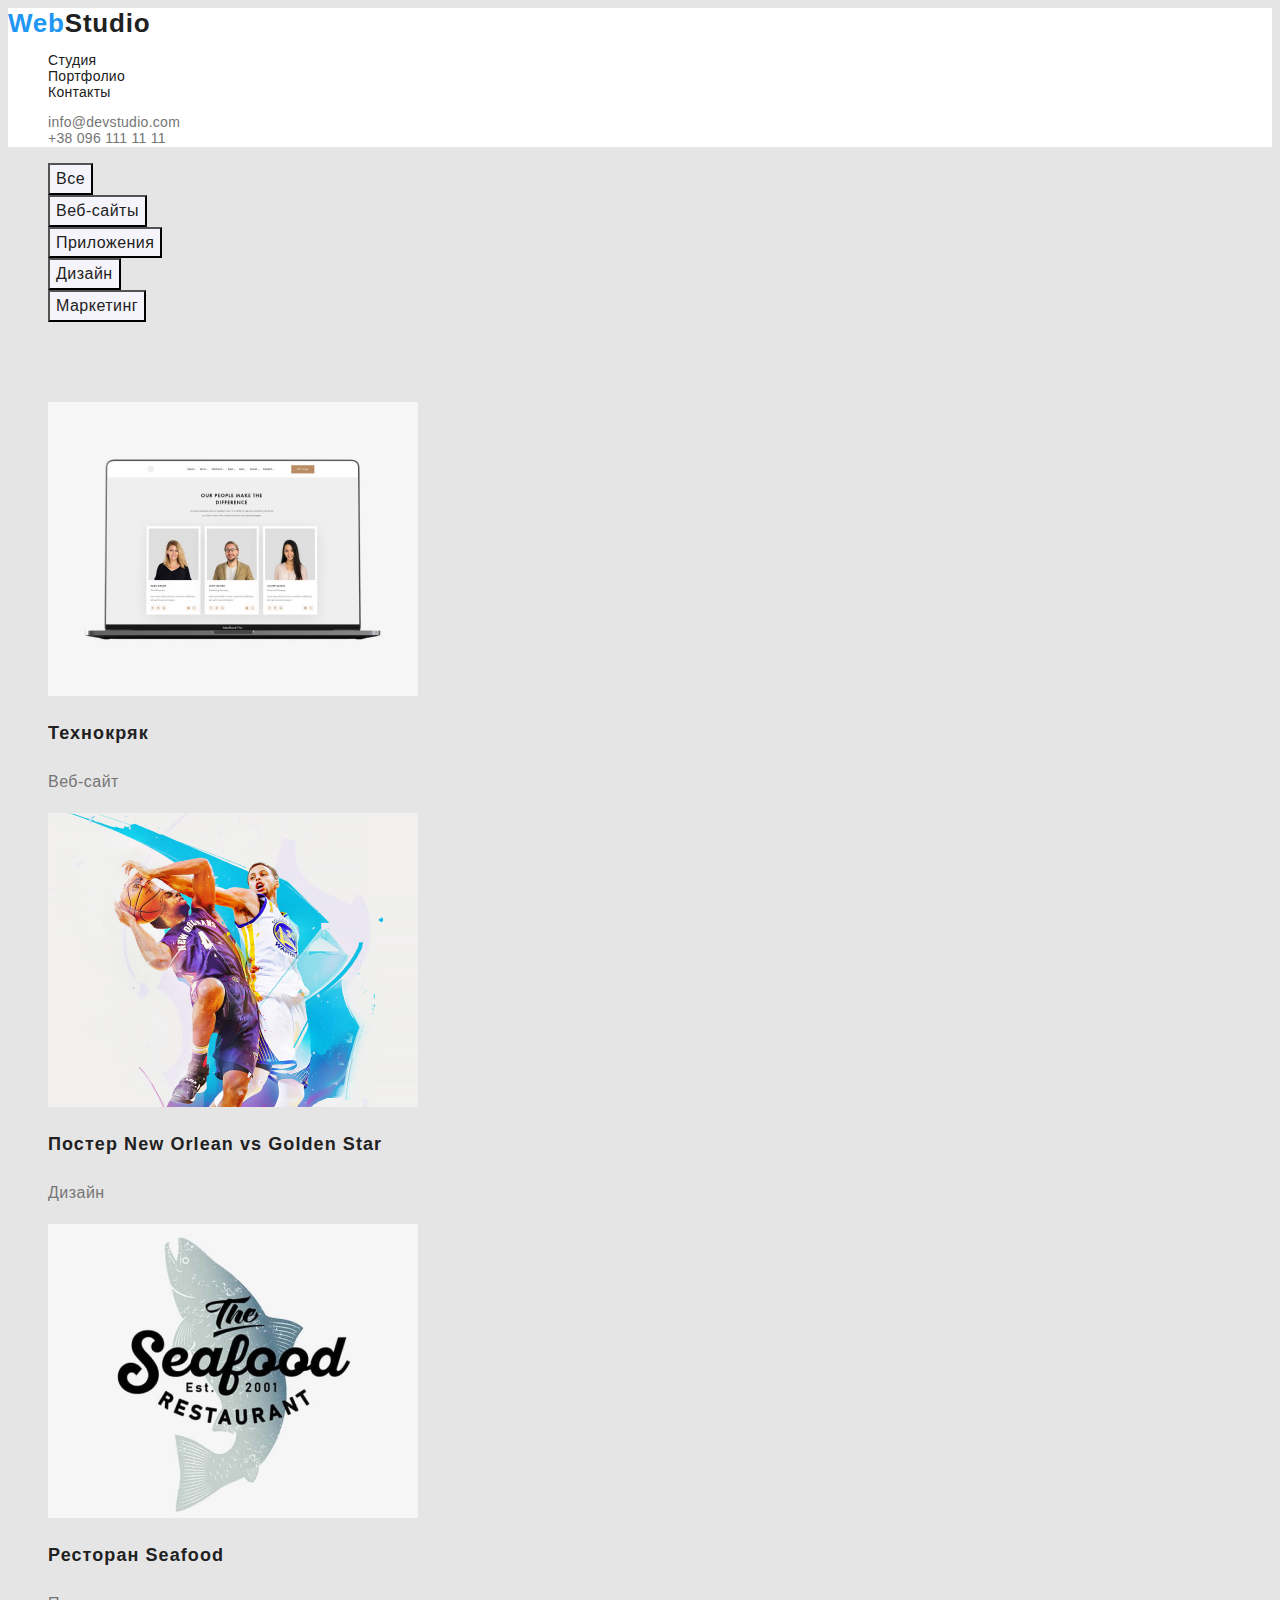
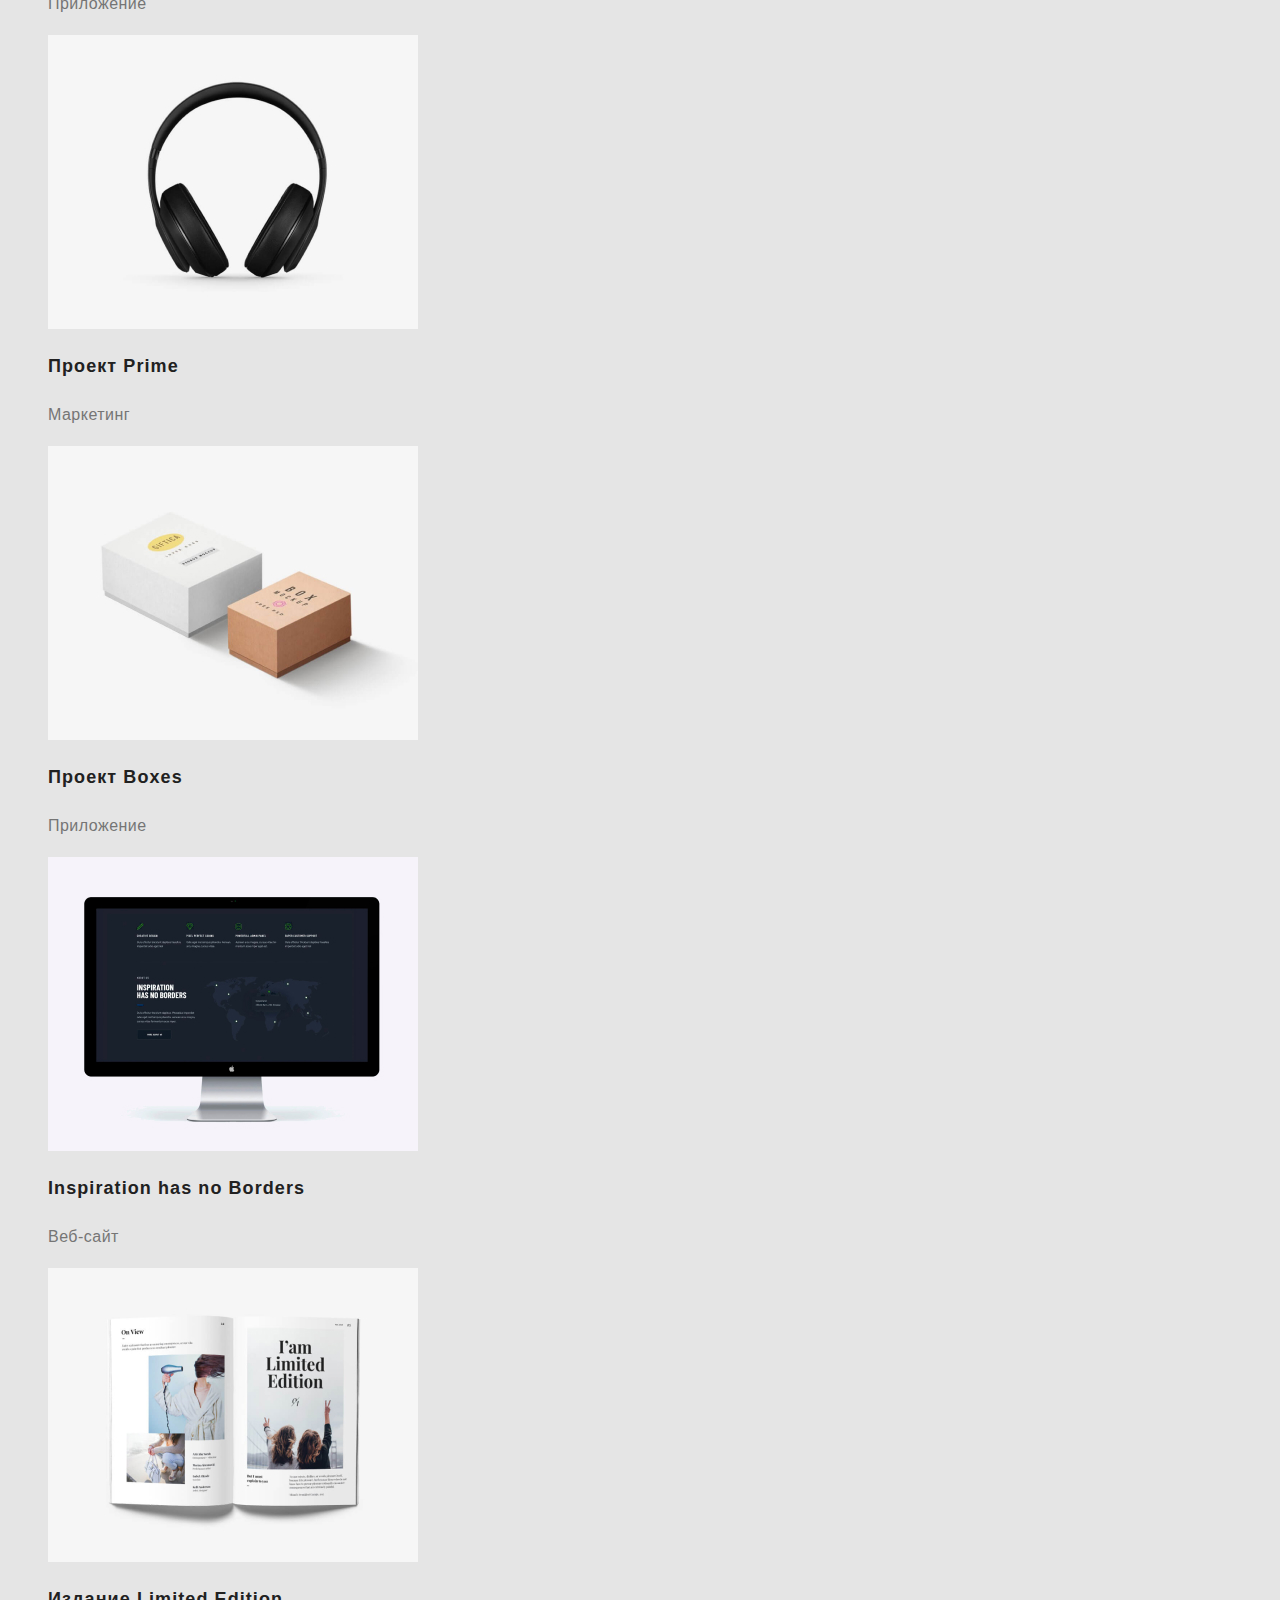
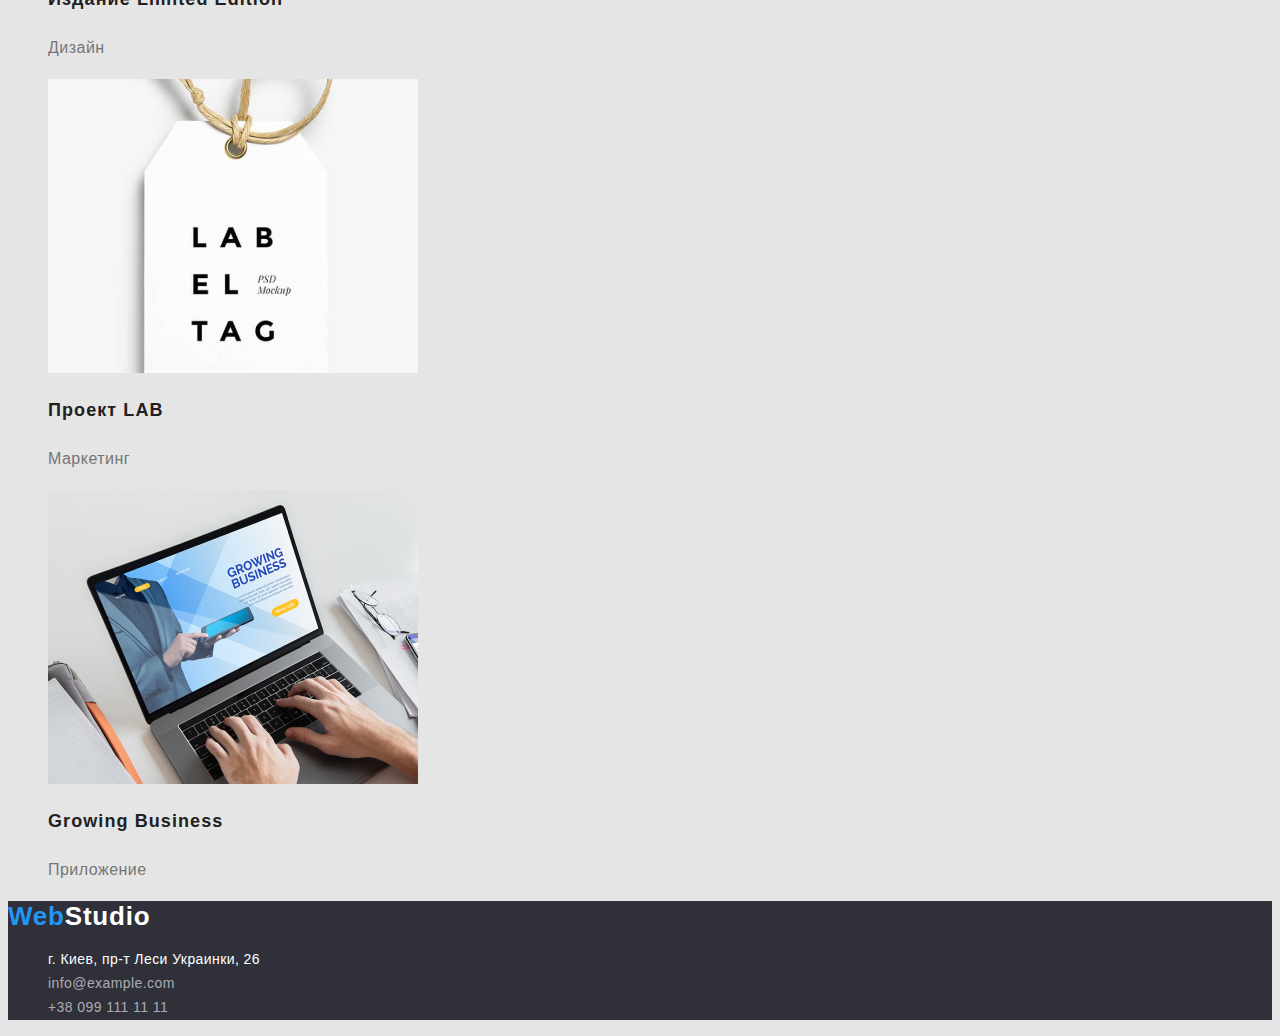
==== portfolio.html @ 4b9e49b1 "commit fron hw2" ====
<!DOCTYPE html>
<html lang="ru">
  <head>
    <meta charset="UTF-8" />
    <meta http-equiv="X-UA-Compatible" content="IE=edge" />
    <meta name="viewport" content="width=device-width, initial-scale=1.0" />
    <link rel="stylesheet" href="./css/styles.css" />
    <title>Document</title>
    <link
      rel="stylesheet"
      href="https://fonts.google.com/share?selection.family=Raleway:wght@700%7CRoboto:wght@400;500;700;900"
    />
    <link rel="stylesheet" href="./css/styles.css" />
  </head>
  <body>
    <!-- Шапка сайтy -->

    <header class="header">
      <nav>
        <a href="/" class="logo">
          <span class="logo-first-part">Web</span>Studio
        </a>

        <ul class="menu">
          <li>
            <a class="menu-studio" href="./index.html">Студия</a>
          </li>
          <li>
            <a class="menu-portfolio" href="./portfolio.html">Портфолио</a>
          </li>
          <li><a class="menu-contacts" href="">Контакты</a></li>
        </ul>
      </nav>

      <ul class="auth">
        <li>
          <a class="email" href="mailto:info@devstudio.com">
            info@devstudio.com
          </a>
        </li>
        <li>
          <a class="phon" href="tel:+380961111111"> +38 096 111 11 11</a>
        </li>
      </ul>
    </header>

    <!-- Меню -->

    <main>
      <section class="portfolio">
        <ul class="filter">
          <li>
            <button class="filter-button" type="button">Все</button>
          </li>
          <li>
            <button class="filter-button" type="button">Веб-сайты</button>
          </li>
          <li>
            <button class="filter-button" type="button">Приложения</button>
          </li>
          <li><button class="filter-button" type="button">Дизайн</button></li>
          <li>
            <button class="filter-button" type="button">Маркетинг</button>
          </li>
        </ul>

        <!--  PROJECTS LIST PORTFOLIO PAGE  -->

        <h1 class="title-hide">Портфоліо</h1>
        <ul class="portfolio-list">
          <li>
            <a href="#" class="portfolio-link">
              <img
                src="./images/portfolio/portfolio1.jpg"
                alt="Технокряк"
                width="370"
              />
              <h2 class="portfolio-list-title">Технокряк</h2>
              <p class="text-about">Веб-сайт</p></a
            >
          </li>
          <li>
            <a href="#" class="portfolio-link">
              <img
                src="./images/portfolio/portfolio2.jpg"
                alt="Постер New Orlean vs Golden Star"
                width="370"
              />
              <h2 class="portfolio-list-title">
                Постер New Orlean vs Golden Star
              </h2>
              <p class="text-about">Дизайн</p></a
            >
          </li>
          <li>
            <a href="#" class="portfolio-link">
              <img
                src="./images/portfolio/portfolio3.jpg"
                alt="Ресторан Seafood"
                width="370"
              />
              <h2 class="portfolio-list-title">Ресторан Seafood</h2>
              <p class="text-about">Приложение</p></a
            >
          </li>
          <li>
            <a href="#" class="portfolio-link">
              <img
                src="./images/portfolio/portfolio4.jpg"
                alt="Проект Prime"
                width="370"
              />
              <h2 class="portfolio-list-title">Проект Prime</h2>
              <p class="text-about">Маркетинг</p>
            </a>
          </li>
          <li>
            <a href="#" class="portfolio-link">
              <img
                src="./images/portfolio/portfolio5.jpg"
                alt="Проект Boxes"
                width="370"
              />
              <h2 class="portfolio-list-title">Проект Boxes</h2>
              <p class="text-about">Приложение</p></a
            >
          </li>
          <li>
            <a href="#" class="portfolio-link">
              <img
                src="./images/portfolio/portfolio6.jpg"
                alt="Inspiration has no Borders"
                width="370"
              />
              <h2 class="portfolio-list-title">Inspiration has no Borders</h2>
              <p class="text-about">Веб-сайт</p></a
            >
          </li>
          <li>
            <a href="#" class="portfolio-link">
              <img
                src="./images/portfolio/portfolio7.jpg"
                alt="Издание Limited Edition"
                width="370"
              />
              <h2 class="portfolio-list-title">Издание Limited Edition</h2>
              <p class="text-about">Дизайн</p></a
            >
          </li>
          <li>
            <a href="#" class="portfolio-link">
              <img
                src="./images/portfolio/portfolio8.jpg"
                alt="Проект LAB"
                width="370"
              />
              <h2 class="portfolio-list-title">Проект LAB</h2>
              <p class="text-about">Маркетинг</p></a
            >
          </li>
          <li>
            <a href="#" class="portfolio-link">
              <img
                src="./images/portfolio/portfolio9.jpg"
                alt="Growing Business"
                width="370"
              />
              <h2 class="portfolio-list-title">Growing Business</h2>
              <p class="text-about">Приложение</p></a
            >
          </li>
        </ul>
      </section>
    </main>

    <!-- Футер -->
    <footer class="footer">
      <a href="/" class="logo">
        <span class="logo-first-part">Web</span>Studio
      </a>
      <address>
        <ul>
          <li>
            <a class="footer-address" href="#"
              >г. Киев, пр-т Леси Украинки, 26
            </a>
          </li>
          <li>
            <a class="footer-email" href="mailto:info@example.com">
              info@example.com</a
            >
          </li>
          <li>
            <a class="footer-phon" href="tel:+380991111111">
              +38 099 111 11 11</a
            >
          </li>
        </ul>
      </address>
    </footer>
  </body>
</html>
---- css/styles.css ----
:root {
    --body-light-color: #e5e5e5;
    --body-dark-color: #2f303a;
    --accent-color: #2196f3;
    --title-text-color: #212121;
    --common-text-color: #757575;
}

body {

    background-color: var(--body-light-color);
    color: var(--common-text-color);
    font-family: 'Roboto', 'Raleway', sans-serif;
    text-decoration: none;
}

ul{
    list-style: none;
}


/* -------------------------------------------LOGO--------------------------------------------------------------------------*/


.logo {
    text-decoration: var(--accent-color);
    font-family: 'Raleway', sans-serif;
    font-weight: 700;
    font-size: 26px;
    line-height: 1.19;
    letter-spacing: 0.03em;
    color: var(--title-text-color);
    font-style: normal;
}
 
.logo-first-part{
    color: var(--accent-color);
}


/* -------------------------------------------HEADER-------------------------------------------------------------------------*/


.header{
  
    background-color: #fff;
}

.menu,
.auth{   
    font-weight: 500;
    font-size: 14px;
    line-height: 1.14;
    letter-spacing: 0.02em;
}

.email,
.phon {
    text-decoration: none;
    color: var(--common-text-color);
}

.menu-studio,
.menu-portfolio,
.menu-contacts {
    text-decoration: var(--accent-color);
    color: var(--title-text-color);  
}
 
.menu-studio:hover,
.menu-portfolio:hover,
.menu-contacts:hover,
.email:hover,
.phon:hover,
.menu-studio:focus,
.menu-portfolio:focus,
.menu-contacts:focus,
.email:focus,
.phon:focus
{
    color: var(--accent-color);
}



/* -------------------------------------------HERO-------------------------------------------------------------------------*/

.hero {
    background-color: var(--body-dark-color);
}

.hero-title {
    text-decoration: var(--accent-color);
    font-weight: 900;
    font-size: 44px;
    line-height: 1.36;
    letter-spacing: 0.06em;
    color:#ffffff ;
    text-transform: uppercase;
}


.hero-btn{ 
    font-family: inherit;
    color: #ffffff;
    background-color: var(--accent-color);
    font-weight: 700;
    font-size: 16px;
    line-height: 1.88;
    letter-spacing: 0.06em;
    cursor: pointer;
}

.hero-btn:hover, 
.hero-btn:focus { 
    background-color: #188CE8;
}
/* -------------------------------------------MENU BUTTONS PORTFOLIO PAGE-----------------------------------------------------*/

.filter-button {
        font-family: inherit;
        color: var(--title-text-color);
        background-color: #F5F4FA;
        font-weight: 500;
        font-size: 16px;
        line-height: 1.62;
        letter-spacing: 0.03em;  
        cursor: pointer;
}


.filter-button:focus,
.filter-button:hover {
   background-color: var(--accent-color);
   color: #FFF;
}


/* -------------------------------------------PROJECTS LIST PORTFOLIO PAGE----------------------------------------------------------*/

.title-hide {
    color: var(--body-light-color);
}

.portfolio-link{
    text-decoration: none;
}
.portfolio-list-title{
    color: var(--title-text-color);
    font-weight: 700;
    font-size: 18px;
    line-height: 2;
    letter-spacing: 0.06em;
}

.text-about{ 
    font-size: 16px;
    line-height: 1.88;
    letter-spacing: 0.03em;
    color: var(--common-text-color);
}


.portfolio-list-title:hover,
.portfolio-list-title:focus, 
.text-about:hover,
.text-about:focus{
    
        color: var(--accent-color);
}


/* -------------------------------------------FEATURES-------------------------------------------------------------------------*/

.features-title-hide{
    color: var(--body-light-color) ;
}

.features{
font-size: 14px;
line-height: 1.71;
letter-spacing: 0.03em;
color:var(--common-text-color);
}

.features-title{
    color: var(--title-text-color);
    font-weight: 700;
    font-size: 14px;
    line-height: 1.14;
    letter-spacing: 0.03em;
    text-transform: uppercase;
}



/* -------------------------------------------WAT WE DO-------------------------------------------------------------------------*/


.wat-we-do-title {
    font-weight: 700;
    font-size: 36px;
    line-height: 1.17;
    letter-spacing: 0.03em;
    color: var(--title-text-color);
   
}


/* -------------------------------------------TEAM------------------------------------------------------------------------*/

.team{
    background-color:#F5F4FA;}



.team-title,
.team-title-lower {
    letter-spacing: 0.03em;
    color: var(--title-text-color);
}


.team-title{
    font-weight: 700;
    font-size: 36px;
    line-height: 1.17;
}

.team-title-lower{

    font-weight: 500;
    font-size: 16px;
    line-height: 1.19; 
}


.team-profession {
    font-size: 16px;
    line-height: 1.14;
    letter-spacing: 0.03em;
    color:var(--common-text-color);
}



/* -------------------------------------------FOUTER------------------------------------------------------------------------*/
.footer{
    background-color: var(--body-dark-color);
}

.footer >.logo {
    color: #fff;
}

.footer-address,
.footer-email,
.footer-phon{
    text-decoration: var(--accent-color);
    font-style: normal;  
    font-size: 14px;
    line-height:1.71;
    letter-spacing: 0.03em;
}

.footer-address{
    color: #FFF;
}

.footer-email,
.footer-phon{
    color: rgba(255, 255, 255, 0.6);
}


.footer-email:hover,
.footer-phon:hover, 
.footer-email:focus,
.footer-phon:focus
.footer-address:hover,
.footer-address:hover{
    color: var(--accent-color);
}
---- css/styles.css ----
:root {
    --body-light-color: #e5e5e5;
    --body-dark-color: #2f303a;
    --accent-color: #2196f3;
    --title-text-color: #212121;
    --common-text-color: #757575;
}

body {

    background-color: var(--body-light-color);
    color: var(--common-text-color);
    font-family: 'Roboto', 'Raleway', sans-serif;
    text-decoration: none;
}

ul{
    list-style: none;
}


/* -------------------------------------------LOGO--------------------------------------------------------------------------*/


.logo {
    text-decoration: var(--accent-color);
    font-family: 'Raleway', sans-serif;
    font-weight: 700;
    font-size: 26px;
    line-height: 1.19;
    letter-spacing: 0.03em;
    color: var(--title-text-color);
    font-style: normal;
}
 
.logo-first-part{
    color: var(--accent-color);
}


/* -------------------------------------------HEADER-------------------------------------------------------------------------*/


.header{
  
    background-color: #fff;
}

.menu,
.auth{   
    font-weight: 500;
    font-size: 14px;
    line-height: 1.14;
    letter-spacing: 0.02em;
}

.email,
.phon {
    text-decoration: none;
    color: var(--common-text-color);
}

.menu-studio,
.menu-portfolio,
.menu-contacts {
    text-decoration: var(--accent-color);
    color: var(--title-text-color);  
}
 
.menu-studio:hover,
.menu-portfolio:hover,
.menu-contacts:hover,
.email:hover,
.phon:hover,
.menu-studio:focus,
.menu-portfolio:focus,
.menu-contacts:focus,
.email:focus,
.phon:focus
{
    color: var(--accent-color);
}



/* -------------------------------------------HERO-------------------------------------------------------------------------*/

.hero {
    background-color: var(--body-dark-color);
}

.hero-title {
    text-decoration: var(--accent-color);
    font-weight: 900;
    font-size: 44px;
    line-height: 1.36;
    letter-spacing: 0.06em;
    color:#ffffff ;
    text-transform: uppercase;
}


.hero-btn{ 
    font-family: inherit;
    color: #ffffff;
    background-color: var(--accent-color);
    font-weight: 700;
    font-size: 16px;
    line-height: 1.88;
    letter-spacing: 0.06em;
    cursor: pointer;
}

.hero-btn:hover, 
.hero-btn:focus { 
    background-color: #188CE8;
}
/* -------------------------------------------MENU BUTTONS PORTFOLIO PAGE-----------------------------------------------------*/

.filter-button {
        font-family: inherit;
        color: var(--title-text-color);
        background-color: #F5F4FA;
        font-weight: 500;
        font-size: 16px;
        line-height: 1.62;
        letter-spacing: 0.03em;  
        cursor: pointer;
}


.filter-button:focus,
.filter-button:hover {
   background-color: var(--accent-color);
   color: #FFF;
}


/* -------------------------------------------PROJECTS LIST PORTFOLIO PAGE----------------------------------------------------------*/

.title-hide {
    color: var(--body-light-color);
}

.portfolio-link{
    text-decoration: none;
}
.portfolio-list-title{
    color: var(--title-text-color);
    font-weight: 700;
    font-size: 18px;
    line-height: 2;
    letter-spacing: 0.06em;
}

.text-about{ 
    font-size: 16px;
    line-height: 1.88;
    letter-spacing: 0.03em;
    color: var(--common-text-color);
}


.portfolio-list-title:hover,
.portfolio-list-title:focus, 
.text-about:hover,
.text-about:focus{
    
        color: var(--accent-color);
}


/* -------------------------------------------FEATURES-------------------------------------------------------------------------*/

.features-title-hide{
    color: var(--body-light-color) ;
}

.features{
font-size: 14px;
line-height: 1.71;
letter-spacing: 0.03em;
color:var(--common-text-color);
}

.features-title{
    color: var(--title-text-color);
    font-weight: 700;
    font-size: 14px;
    line-height: 1.14;
    letter-spacing: 0.03em;
    text-transform: uppercase;
}



/* -------------------------------------------WAT WE DO-------------------------------------------------------------------------*/


.wat-we-do-title {
    font-weight: 700;
    font-size: 36px;
    line-height: 1.17;
    letter-spacing: 0.03em;
    color: var(--title-text-color);
   
}


/* -------------------------------------------TEAM------------------------------------------------------------------------*/

.team{
    background-color:#F5F4FA;}



.team-title,
.team-title-lower {
    letter-spacing: 0.03em;
    color: var(--title-text-color);
}


.team-title{
    font-weight: 700;
    font-size: 36px;
    line-height: 1.17;
}

.team-title-lower{

    font-weight: 500;
    font-size: 16px;
    line-height: 1.19; 
}


.team-profession {
    font-size: 16px;
    line-height: 1.14;
    letter-spacing: 0.03em;
    color:var(--common-text-color);
}



/* -------------------------------------------FOUTER------------------------------------------------------------------------*/
.footer{
    background-color: var(--body-dark-color);
}

.footer >.logo {
    color: #fff;
}

.footer-address,
.footer-email,
.footer-phon{
    text-decoration: var(--accent-color);
    font-style: normal;  
    font-size: 14px;
    line-height:1.71;
    letter-spacing: 0.03em;
}

.footer-address{
    color: #FFF;
}

.footer-email,
.footer-phon{
    color: rgba(255, 255, 255, 0.6);
}


.footer-email:hover,
.footer-phon:hover, 
.footer-email:focus,
.footer-phon:focus
.footer-address:hover,
.footer-address:hover{
    color: var(--accent-color);
}
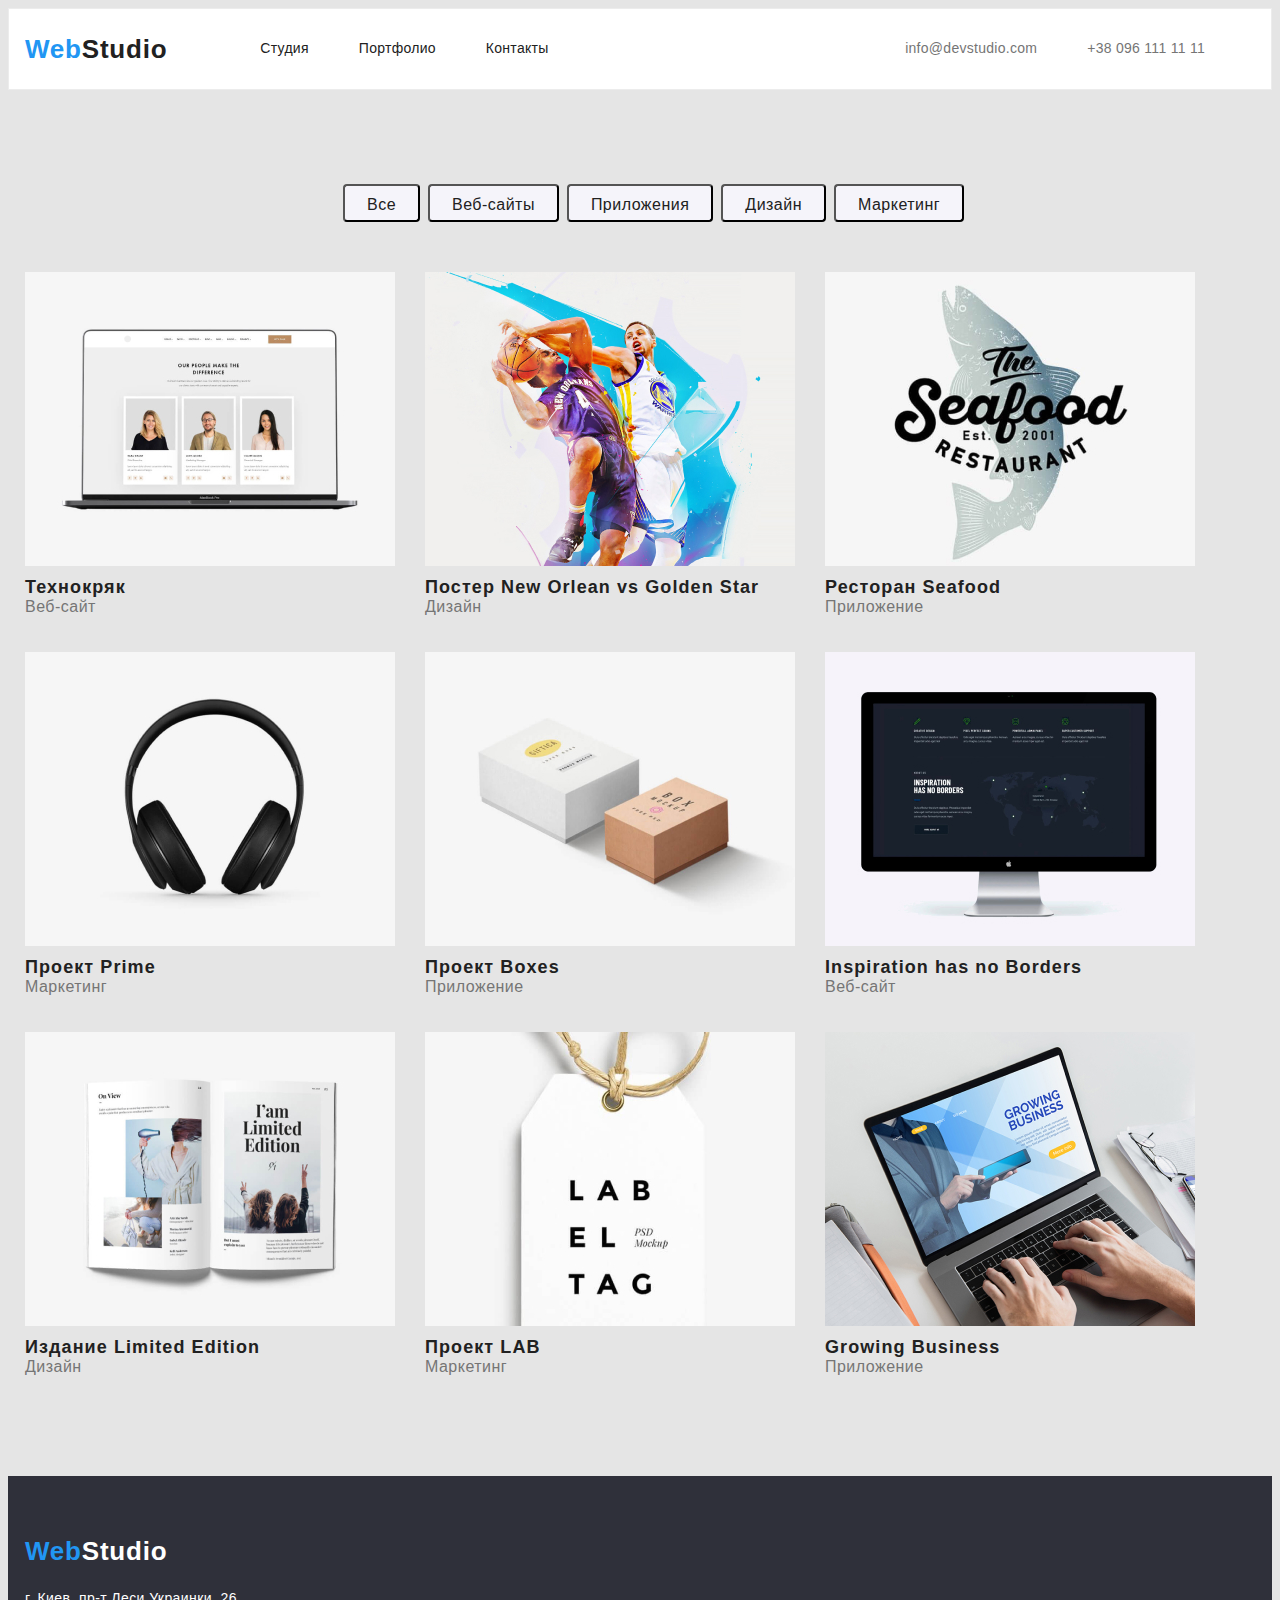
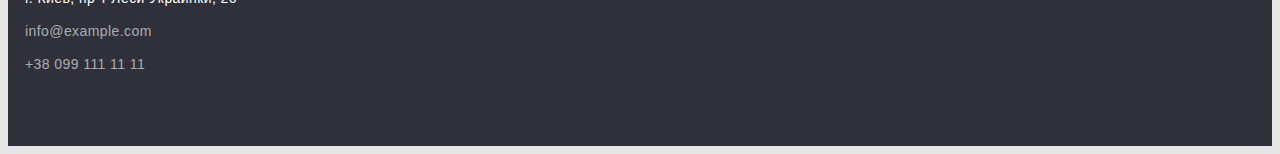
==== commit c9849f00: "hw 3" ====
--- a/portfolio.html
+++ b/portfolio.html
@@ -8,6 +8,13 @@
     <title>Document</title>
     <link
       rel="stylesheet"
+      href="https://cdnjs.cloudflare.com/ajax/libs/modern-normalize/1.1.0/modern-normalize.min.css"
+      integrity="sha512-wpPYUAdjBVSE4KJnH1VR1HeZfpl1ub8YT/NKx4PuQ5NmX2tKuGu6U/JRp5y+Y8XG2tV+wKQpNHVUX03MfMFn9Q=="
+      crossorigin="anonymous"
+      referrerpolicy="no-referrer"
+    />
+    <link
+      rel="stylesheet"
       href="https://fonts.google.com/share?selection.family=Raleway:wght@700%7CRoboto:wght@400;500;700;900"
     />
     <link rel="stylesheet" href="./css/styles.css" />
@@ -16,187 +23,201 @@
     <!-- Шапка сайтy -->
 
     <header class="header">
-      <nav>
-        <a href="/" class="logo">
-          <span class="logo-first-part">Web</span>Studio
-        </a>
-
-        <ul class="menu">
-          <li>
-            <a class="menu-studio" href="./index.html">Студия</a>
-          </li>
-          <li>
-            <a class="menu-portfolio" href="./portfolio.html">Портфолио</a>
-          </li>
-          <li><a class="menu-contacts" href="">Контакты</a></li>
-        </ul>
-      </nav>
-
-      <ul class="auth">
-        <li>
-          <a class="email" href="mailto:info@devstudio.com">
-            info@devstudio.com
-          </a>
-        </li>
-        <li>
-          <a class="phon" href="tel:+380961111111"> +38 096 111 11 11</a>
-        </li>
-      </ul>
+      <div class="container">
+        <div class="header-content">
+          <nav class="nav">
+            <a href="/" class="logo">
+              <span class="logo-first-part">Web</span>Studio
+            </a>
+            <ul class="menu">
+              <li class="menu-item">
+                <a class="menu-studio" href="./index.html">Студия</a>
+              </li>
+              <li class="menu-item">
+                <a class="menu-portfolio" href="./portfolio.html">Портфолио</a>
+              </li>
+              <li class="menu-item">
+                <a class="menu-contacts" href="">Контакты</a>
+              </li>
+            </ul>
+          </nav>
+
+          <ul class="auth">
+            <li>
+              <a class="email" href="mailto:info@devstudio.com">
+                info@devstudio.com
+              </a>
+            </li>
+            <li>
+              <a class="phon" href="tel:+380961111111"> +38 096 111 11 11</a>
+            </li>
+          </ul>
+        </div>
+      </div>
     </header>
 
     <!-- Меню -->
 
     <main>
       <section class="portfolio">
-        <ul class="filter">
-          <li>
-            <button class="filter-button" type="button">Все</button>
-          </li>
-          <li>
-            <button class="filter-button" type="button">Веб-сайты</button>
-          </li>
-          <li>
-            <button class="filter-button" type="button">Приложения</button>
-          </li>
-          <li><button class="filter-button" type="button">Дизайн</button></li>
-          <li>
-            <button class="filter-button" type="button">Маркетинг</button>
-          </li>
-        </ul>
-
-        <!--  PROJECTS LIST PORTFOLIO PAGE  -->
-
-        <h1 class="title-hide">Портфоліо</h1>
-        <ul class="portfolio-list">
-          <li>
-            <a href="#" class="portfolio-link">
-              <img
-                src="./images/portfolio/portfolio1.jpg"
-                alt="Технокряк"
-                width="370"
-              />
-              <h2 class="portfolio-list-title">Технокряк</h2>
-              <p class="text-about">Веб-сайт</p></a
-            >
-          </li>
-          <li>
-            <a href="#" class="portfolio-link">
-              <img
-                src="./images/portfolio/portfolio2.jpg"
-                alt="Постер New Orlean vs Golden Star"
-                width="370"
-              />
-              <h2 class="portfolio-list-title">
-                Постер New Orlean vs Golden Star
-              </h2>
-              <p class="text-about">Дизайн</p></a
-            >
-          </li>
-          <li>
-            <a href="#" class="portfolio-link">
-              <img
-                src="./images/portfolio/portfolio3.jpg"
-                alt="Ресторан Seafood"
-                width="370"
-              />
-              <h2 class="portfolio-list-title">Ресторан Seafood</h2>
-              <p class="text-about">Приложение</p></a
-            >
-          </li>
-          <li>
-            <a href="#" class="portfolio-link">
-              <img
-                src="./images/portfolio/portfolio4.jpg"
-                alt="Проект Prime"
-                width="370"
-              />
-              <h2 class="portfolio-list-title">Проект Prime</h2>
-              <p class="text-about">Маркетинг</p>
-            </a>
-          </li>
-          <li>
-            <a href="#" class="portfolio-link">
-              <img
-                src="./images/portfolio/portfolio5.jpg"
-                alt="Проект Boxes"
-                width="370"
-              />
-              <h2 class="portfolio-list-title">Проект Boxes</h2>
-              <p class="text-about">Приложение</p></a
-            >
-          </li>
-          <li>
-            <a href="#" class="portfolio-link">
-              <img
-                src="./images/portfolio/portfolio6.jpg"
-                alt="Inspiration has no Borders"
-                width="370"
-              />
-              <h2 class="portfolio-list-title">Inspiration has no Borders</h2>
-              <p class="text-about">Веб-сайт</p></a
-            >
-          </li>
-          <li>
-            <a href="#" class="portfolio-link">
-              <img
-                src="./images/portfolio/portfolio7.jpg"
-                alt="Издание Limited Edition"
-                width="370"
-              />
-              <h2 class="portfolio-list-title">Издание Limited Edition</h2>
-              <p class="text-about">Дизайн</p></a
-            >
-          </li>
-          <li>
-            <a href="#" class="portfolio-link">
-              <img
-                src="./images/portfolio/portfolio8.jpg"
-                alt="Проект LAB"
-                width="370"
-              />
-              <h2 class="portfolio-list-title">Проект LAB</h2>
-              <p class="text-about">Маркетинг</p></a
-            >
-          </li>
-          <li>
-            <a href="#" class="portfolio-link">
-              <img
-                src="./images/portfolio/portfolio9.jpg"
-                alt="Growing Business"
-                width="370"
-              />
-              <h2 class="portfolio-list-title">Growing Business</h2>
-              <p class="text-about">Приложение</p></a
-            >
-          </li>
-        </ul>
+        <div class="container">
+          <ul class="filter">
+            <li class="filter-item">
+              <button class="filter-button" type="button">Все</button>
+            </li>
+            <li class="filter-item">
+              <button class="filter-button" type="button">Веб-сайты</button>
+            </li>
+            <li class="filter-item">
+              <button class="filter-button" type="button">Приложения</button>
+            </li>
+            <li class="filter-item">
+              <button class="filter-button" type="button">Дизайн</button>
+            </li>
+            <li class="filter-item">
+              <button class="filter-button" type="button">Маркетинг</button>
+            </li>
+          </ul>
+
+          <!--  PROJECTS LIST PORTFOLIO PAGE  -->
+
+          <h1 class="title-hide">Портфоліо</h1>
+
+          <ul class="portfolio-list">
+            <li class="portfolio-item">
+              <a href="#" class="portfolio-link">
+                <img
+                  src="./images/portfolio/portfolio1.jpg"
+                  alt="Технокряк"
+                  width="370"
+                />
+                <h2 class="portfolio-list-title">Технокряк</h2>
+                <p class="text-about">Веб-сайт</p></a
+              >
+            </li>
+            <li class="portfolio-item">
+              <a href="#" class="portfolio-link">
+                <img
+                  src="./images/portfolio/portfolio2.jpg"
+                  alt="Постер New Orlean vs Golden Star"
+                  width="370"
+                />
+                <h2 class="portfolio-list-title">
+                  Постер New Orlean vs Golden Star
+                </h2>
+                <p class="text-about">Дизайн</p></a
+              >
+            </li>
+            <li class="portfolio-item">
+              <a href="#" class="portfolio-link">
+                <img
+                  src="./images/portfolio/portfolio3.jpg"
+                  alt="Ресторан Seafood"
+                  width="370"
+                />
+                <h2 class="portfolio-list-title">Ресторан Seafood</h2>
+                <p class="text-about">Приложение</p></a
+              >
+            </li>
+            <li class="portfolio-item">
+              <a href="#" class="portfolio-link">
+                <img
+                  src="./images/portfolio/portfolio4.jpg"
+                  alt="Проект Prime"
+                  width="370"
+                />
+                <h2 class="portfolio-list-title">Проект Prime</h2>
+                <p class="text-about">Маркетинг</p>
+              </a>
+            </li>
+            <li class="portfolio-item">
+              <a href="#" class="portfolio-link">
+                <img
+                  src="./images/portfolio/portfolio5.jpg"
+                  alt="Проект Boxes"
+                  width="370"
+                />
+                <h2 class="portfolio-list-title">Проект Boxes</h2>
+                <p class="text-about">Приложение</p></a
+              >
+            </li>
+            <li class="portfolio-item">
+              <a href="#" class="portfolio-link">
+                <img
+                  src="./images/portfolio/portfolio6.jpg"
+                  alt="Inspiration has no Borders"
+                  width="370"
+                />
+                <h2 class="portfolio-list-title">Inspiration has no Borders</h2>
+                <p class="text-about">Веб-сайт</p></a
+              >
+            </li>
+            <li class="portfolio-item">
+              <a href="#" class="portfolio-link">
+                <img
+                  src="./images/portfolio/portfolio7.jpg"
+                  alt="Издание Limited Edition"
+                  width="370"
+                />
+                <h2 class="portfolio-list-title">Издание Limited Edition</h2>
+                <p class="text-about">Дизайн</p></a
+              >
+            </li>
+            <li class="portfolio-item">
+              <a href="#" class="portfolio-link">
+                <img
+                  src="./images/portfolio/portfolio8.jpg"
+                  alt="Проект LAB"
+                  width="370"
+                />
+                <h2 class="portfolio-list-title">Проект LAB</h2>
+                <p class="text-about">Маркетинг</p></a
+              >
+            </li>
+            <li class="portfolio-item">
+              <a href="#" class="portfolio-link">
+                <img
+                  src="./images/portfolio/portfolio9.jpg"
+                  alt="Growing Business"
+                  width="370"
+                />
+                <h2 class="portfolio-list-title">Growing Business</h2>
+                <p class="text-about">Приложение</p></a
+              >
+            </li>
+          </ul>
+        </div>
       </section>
     </main>
 
     <!-- Футер -->
     <footer class="footer">
-      <a href="/" class="logo">
-        <span class="logo-first-part">Web</span>Studio
-      </a>
-      <address>
-        <ul>
-          <li>
-            <a class="footer-address" href="#"
-              >г. Киев, пр-т Леси Украинки, 26
-            </a>
-          </li>
-          <li>
-            <a class="footer-email" href="mailto:info@example.com">
-              info@example.com</a
-            >
-          </li>
-          <li>
-            <a class="footer-phon" href="tel:+380991111111">
-              +38 099 111 11 11</a
-            >
-          </li>
-        </ul>
-      </address>
+      <div class="container">
+        <div class="footer-content">
+          <a href="/" class="logo">
+            <span class="logo-first-part">Web</span>Studio
+          </a>
+          <address>
+            <ul>
+              <li>
+                <a class="footer-address" href="#">
+                  г. Киев, пр-т Леси Украинки, 26
+                </a>
+              </li>
+              <li>
+                <a class="footer-email" href="mailto:info@example.com">
+                  info@example.com
+                </a>
+              </li>
+              <li>
+                <a class="footer-phon" href="tel:+380991111111">
+                  +38 099 111 11 11
+                </a>
+              </li>
+            </ul>
+          </address>
+        </div>
+      </div>
     </footer>
   </body>
 </html>
--- a/css/styles.css
+++ b/css/styles.css
@@ -4,6 +4,31 @@
     --accent-color: #2196f3;
     --title-text-color: #212121;
     --common-text-color: #757575;
+    --typical-margin:30px;
+}
+
+p,
+h1,
+h2,
+h3,
+h4,
+h5,
+h6
+{
+    margin: 0;
+}
+
+ul{
+    list-style: none;
+    margin: 0;
+    padding-left: 0;
+   
+}
+
+img {
+    display: block;
+    max-width: 100%;
+    height: auto;
 }
 
 body {
@@ -14,15 +39,22 @@
     text-decoration: none;
 }
 
-ul{
-    list-style: none;
-}
+.container{
+    margin: 0 auto;
+    width: 1230px;
+    padding-left: 15px;
+    padding-right: 15px;
+    
+  
+}
+
 
 
 /* -------------------------------------------LOGO--------------------------------------------------------------------------*/
 
-
 .logo {
+    margin-right: 93px;
+
     text-decoration: var(--accent-color);
     font-family: 'Raleway', sans-serif;
     font-weight: 700;
@@ -37,15 +69,29 @@
     color: var(--accent-color);
 }
 
-
 /* -------------------------------------------HEADER-------------------------------------------------------------------------*/
 
 
 .header{
-  
+    border: 1px solid #ECECEC;
     background-color: #fff;
 }
 
+.header-content,
+.menu,
+.nav,
+.auth,
+.menu-item{
+    display: flex;
+    align-items:center;
+}
+
+
+.menu-item{
+    display: flex;
+    justify-content: flex-start;
+
+}
 .menu,
 .auth{   
     font-weight: 500;
@@ -54,8 +100,13 @@
     letter-spacing: 0.02em;
 }
 
+.auth{
+    margin-left: auto;
+}
+
 .email,
 .phon {
+    margin-right: 50px;
     text-decoration: none;
     color: var(--common-text-color);
 }
@@ -63,10 +114,17 @@
 .menu-studio,
 .menu-portfolio,
 .menu-contacts {
+    margin-right: 50px;
     text-decoration: var(--accent-color);
     color: var(--title-text-color);  
 }
- 
+.menu-studio, 
+.menu-contacts,
+.menu-portfolio{
+   padding-top: 32px;
+   padding-bottom: 32px;
+}
+    
 .menu-studio:hover,
 .menu-portfolio:hover,
 .menu-contacts:hover,
@@ -81,28 +139,44 @@
     color: var(--accent-color);
 }
 
-
-
 /* -------------------------------------------HERO-------------------------------------------------------------------------*/
 
 .hero {
-    background-color: var(--body-dark-color);
+    padding:200px 452px; 
+    background-color: var(--body-dark-color);  
+  
 }
 
 .hero-title {
+    display: block;
+    margin-right: auto;
+    margin-left: auto;
+    margin-bottom: var(--typical-margin);
+    max-width: 696px;
+    
     text-decoration: var(--accent-color);
     font-weight: 900;
     font-size: 44px;
     line-height: 1.36;
     letter-spacing: 0.06em;
-    color:#ffffff ;
+    color:#fff;
     text-transform: uppercase;
-}
-
+    
+}
 
 .hero-btn{ 
+    display: block;
+    margin-top: var(--typical-margin);
+    padding: 10px 32px;
+    white-space: nowrap;
+    margin-right: auto;
+    margin-left: auto;
+    width: 200px;
+    height: 50px;
+    border-radius: 4px;
+
     font-family: inherit;
-    color: #ffffff;
+    color: #fff;
     background-color: var(--accent-color);
     font-weight: 700;
     font-size: 16px;
@@ -116,44 +190,86 @@
     background-color: #188CE8;
 }
 /* -------------------------------------------MENU BUTTONS PORTFOLIO PAGE-----------------------------------------------------*/
+ 
+
+ .filter{
+     display: flex;
+     padding-top: 94px;
+     margin-left: 310px;
+     padding-right: 494px;
+ }
+
 
 .filter-button {
-        font-family: inherit;
-        color: var(--title-text-color);
-        background-color: #F5F4FA;
-        font-weight: 500;
-        font-size: 16px;
-        line-height: 1.62;
-        letter-spacing: 0.03em;  
-        cursor: pointer;
+    display: inline-block;
+    padding: 6px 22px 6px 22px;
+    white-space: nowrap;
+    border-radius: 4px;
+    height: 38px;
+    vertical-align: text-top;
+    margin-left: 8px;
+    margin-bottom: 50px;
+
+    font-family: inherit;
+    color: var(--title-text-color);
+    background-color: #F5F4FA;
+    font-weight: 500;
+    font-size: 16px;
+    line-height: 1.62;
+    letter-spacing: 0.03em;  
+    cursor: pointer;
 }
 
 
 .filter-button:focus,
 .filter-button:hover {
    background-color: var(--accent-color);
-   color: #FFF;
+   color: #fff;
 }
 
 
 /* -------------------------------------------PROJECTS LIST PORTFOLIO PAGE----------------------------------------------------------*/
 
-.title-hide {
-    color: var(--body-light-color);
+
+.portfolio-list{
+    display: flex;
+    flex-wrap: wrap;
+    margin-left: auto;
+    margin-right: auto;
+}
+
+
+.portfolio-item{
+    width: 370px;
+    margin-right: var(--typical-margin);
+    margin-bottom:var(--typical-margin);
+    
+}
+.portfolio-item:nth-child(3n){
+    margin-right: 0;
+}
+.portfolio-item:nth-last-child(-n+3){
+    margin-bottom: 94px;
 }
 
 .portfolio-link{
     text-decoration: none;
 }
+
 .portfolio-list-title{
-    color: var(--title-text-color);
+    
+    color: var(--title-text-color);
+ 
     font-weight: 700;
     font-size: 18px;
-    line-height: 2;
+    line-height: 2px;
     letter-spacing: 0.06em;
+    margin-top: 20px;
+    margin-bottom: 4px;
 }
 
 .text-about{ 
+     
     font-size: 16px;
     line-height: 1.88;
     letter-spacing: 0.03em;
@@ -165,25 +281,49 @@
 .portfolio-list-title:focus, 
 .text-about:hover,
 .text-about:focus{
-    
-        color: var(--accent-color);
+    color: var(--accent-color);
 }
 
 
 /* -------------------------------------------FEATURES-------------------------------------------------------------------------*/
 
-.features-title-hide{
-    color: var(--body-light-color) ;
+.title-hide{
+    position: absolute;
+    width: 1px;
+    height: 1px;
+    margin: -1px;
+    border: 0;
+    padding: 0;
+    white-space: nowrap;
+    clip-path: inset(100%);
+    clip: rect(0 0 0 0);
+    overflow: hidden;
 }
 
 .features{
-font-size: 14px;
-line-height: 1.71;
-letter-spacing: 0.03em;
-color:var(--common-text-color);
-}
-
-.features-title{
+    padding-left: 215px;
+    padding-right: 215px;
+     
+    font-size: 14px;
+    line-height: 1.71;
+    letter-spacing: 0.03em;
+    color:var(--common-text-color);
+}
+
+.features-list{
+    display: flex;
+}
+
+.features-list-item{
+    margin-top: 94px;
+    margin-bottom: 0;
+    width: 270px;
+    margin-right: 30px;
+    margin-right: var(--typical-margin);
+}
+
+.features-title{ 
+    margin-bottom: 10px;
     color: var(--title-text-color);
     font-weight: 700;
     font-size: 14px;
@@ -192,12 +332,16 @@
     text-transform: uppercase;
 }
 
-
-
 /* -------------------------------------------WAT WE DO-------------------------------------------------------------------------*/
 
+.wat-we-do{
+    padding:  94px 215px ;
+}
 
 .wat-we-do-title {
+    margin-bottom: 50px;
+    text-align: center;
+
     font-weight: 700;
     font-size: 36px;
     line-height: 1.17;
@@ -207,39 +351,76 @@
 }
 
 
+.wat-we-do-list {
+    display:flex;
+}
+
+.wat-we-do-item{
+    margin-right: var(--typical-margin);
+
+}
+
+.wat-we-do-list:last-child{
+    margin-right: 0;
+}
 /* -------------------------------------------TEAM------------------------------------------------------------------------*/
 
-.team{
-    background-color:#F5F4FA;}
-
-
+.team {
+    padding: 94px 215px;
+
+    background-color: #F5F4FA;
+    text-align: center;
+}
+
+.team-list {
+    display: flex;
+}
+
+.team-item {
+    
+    width: 270px;
+    padding-right: var(--typical-margin);
+    
+}
+
+.team-list:last-child {
+    margin-right: 0;
+}
 
 .team-title,
 .team-title-lower {
-    letter-spacing: 0.03em;
-    color: var(--title-text-color);
-}
-
-
-.team-title{
+    width: 270px;
+    letter-spacing: 0.03em;
+    color: var(--title-text-color);
+}
+
+.photo-team-member {
+    margin-bottom: var(--typical-margin);
+    border: 2px solid var(--common-text-color);
+}
+
+.team-title {
+    display: inline-block;
+    margin-bottom: 50px;
     font-weight: 700;
     font-size: 36px;
     line-height: 1.17;
 }
 
-.team-title-lower{
+.team-title-lower {
+    margin-bottom: 10px;
 
     font-weight: 500;
     font-size: 16px;
-    line-height: 1.19; 
-}
-
+    line-height: 1.19;
+}
 
 .team-profession {
+
     font-size: 16px;
     line-height: 1.14;
     letter-spacing: 0.03em;
-    color:var(--common-text-color);
+    color: var(--common-text-color);
 }
 
 
@@ -249,13 +430,25 @@
     background-color: var(--body-dark-color);
 }
 
-.footer >.logo {
+.footer-content{
+    padding-top: 60px;
+    padding-left: 1154;
+    padding-bottom: 60px;
+    padding-right: 60px;
+}
+
+.footer-content >.logo {
+    display: inline-block;
+    margin-bottom: 20px;
     color: #fff;
-}
+}  
 
 .footer-address,
 .footer-email,
 .footer-phon{
+    display: inline-block;
+    margin-bottom: 9px;
+
     text-decoration: var(--accent-color);
     font-style: normal;  
     font-size: 14px;
@@ -264,7 +457,7 @@
 }
 
 .footer-address{
-    color: #FFF;
+    color: #fff;
 }
 
 .footer-email,
--- a/css/styles.css
+++ b/css/styles.css
@@ -4,6 +4,31 @@
     --accent-color: #2196f3;
     --title-text-color: #212121;
     --common-text-color: #757575;
+    --typical-margin:30px;
+}
+
+p,
+h1,
+h2,
+h3,
+h4,
+h5,
+h6
+{
+    margin: 0;
+}
+
+ul{
+    list-style: none;
+    margin: 0;
+    padding-left: 0;
+   
+}
+
+img {
+    display: block;
+    max-width: 100%;
+    height: auto;
 }
 
 body {
@@ -14,15 +39,22 @@
     text-decoration: none;
 }
 
-ul{
-    list-style: none;
-}
+.container{
+    margin: 0 auto;
+    width: 1230px;
+    padding-left: 15px;
+    padding-right: 15px;
+    
+  
+}
+
 
 
 /* -------------------------------------------LOGO--------------------------------------------------------------------------*/
 
-
 .logo {
+    margin-right: 93px;
+
     text-decoration: var(--accent-color);
     font-family: 'Raleway', sans-serif;
     font-weight: 700;
@@ -37,15 +69,29 @@
     color: var(--accent-color);
 }
 
-
 /* -------------------------------------------HEADER-------------------------------------------------------------------------*/
 
 
 .header{
-  
+    border: 1px solid #ECECEC;
     background-color: #fff;
 }
 
+.header-content,
+.menu,
+.nav,
+.auth,
+.menu-item{
+    display: flex;
+    align-items:center;
+}
+
+
+.menu-item{
+    display: flex;
+    justify-content: flex-start;
+
+}
 .menu,
 .auth{   
     font-weight: 500;
@@ -54,8 +100,13 @@
     letter-spacing: 0.02em;
 }
 
+.auth{
+    margin-left: auto;
+}
+
 .email,
 .phon {
+    margin-right: 50px;
     text-decoration: none;
     color: var(--common-text-color);
 }
@@ -63,10 +114,17 @@
 .menu-studio,
 .menu-portfolio,
 .menu-contacts {
+    margin-right: 50px;
     text-decoration: var(--accent-color);
     color: var(--title-text-color);  
 }
- 
+.menu-studio, 
+.menu-contacts,
+.menu-portfolio{
+   padding-top: 32px;
+   padding-bottom: 32px;
+}
+    
 .menu-studio:hover,
 .menu-portfolio:hover,
 .menu-contacts:hover,
@@ -81,28 +139,44 @@
     color: var(--accent-color);
 }
 
-
-
 /* -------------------------------------------HERO-------------------------------------------------------------------------*/
 
 .hero {
-    background-color: var(--body-dark-color);
+    padding:200px 452px; 
+    background-color: var(--body-dark-color);  
+  
 }
 
 .hero-title {
+    display: block;
+    margin-right: auto;
+    margin-left: auto;
+    margin-bottom: var(--typical-margin);
+    max-width: 696px;
+    
     text-decoration: var(--accent-color);
     font-weight: 900;
     font-size: 44px;
     line-height: 1.36;
     letter-spacing: 0.06em;
-    color:#ffffff ;
+    color:#fff;
     text-transform: uppercase;
-}
-
+    
+}
 
 .hero-btn{ 
+    display: block;
+    margin-top: var(--typical-margin);
+    padding: 10px 32px;
+    white-space: nowrap;
+    margin-right: auto;
+    margin-left: auto;
+    width: 200px;
+    height: 50px;
+    border-radius: 4px;
+
     font-family: inherit;
-    color: #ffffff;
+    color: #fff;
     background-color: var(--accent-color);
     font-weight: 700;
     font-size: 16px;
@@ -116,44 +190,86 @@
     background-color: #188CE8;
 }
 /* -------------------------------------------MENU BUTTONS PORTFOLIO PAGE-----------------------------------------------------*/
+ 
+
+ .filter{
+     display: flex;
+     padding-top: 94px;
+     margin-left: 310px;
+     padding-right: 494px;
+ }
+
 
 .filter-button {
-        font-family: inherit;
-        color: var(--title-text-color);
-        background-color: #F5F4FA;
-        font-weight: 500;
-        font-size: 16px;
-        line-height: 1.62;
-        letter-spacing: 0.03em;  
-        cursor: pointer;
+    display: inline-block;
+    padding: 6px 22px 6px 22px;
+    white-space: nowrap;
+    border-radius: 4px;
+    height: 38px;
+    vertical-align: text-top;
+    margin-left: 8px;
+    margin-bottom: 50px;
+
+    font-family: inherit;
+    color: var(--title-text-color);
+    background-color: #F5F4FA;
+    font-weight: 500;
+    font-size: 16px;
+    line-height: 1.62;
+    letter-spacing: 0.03em;  
+    cursor: pointer;
 }
 
 
 .filter-button:focus,
 .filter-button:hover {
    background-color: var(--accent-color);
-   color: #FFF;
+   color: #fff;
 }
 
 
 /* -------------------------------------------PROJECTS LIST PORTFOLIO PAGE----------------------------------------------------------*/
 
-.title-hide {
-    color: var(--body-light-color);
+
+.portfolio-list{
+    display: flex;
+    flex-wrap: wrap;
+    margin-left: auto;
+    margin-right: auto;
+}
+
+
+.portfolio-item{
+    width: 370px;
+    margin-right: var(--typical-margin);
+    margin-bottom:var(--typical-margin);
+    
+}
+.portfolio-item:nth-child(3n){
+    margin-right: 0;
+}
+.portfolio-item:nth-last-child(-n+3){
+    margin-bottom: 94px;
 }
 
 .portfolio-link{
     text-decoration: none;
 }
+
 .portfolio-list-title{
-    color: var(--title-text-color);
+    
+    color: var(--title-text-color);
+ 
     font-weight: 700;
     font-size: 18px;
-    line-height: 2;
+    line-height: 2px;
     letter-spacing: 0.06em;
+    margin-top: 20px;
+    margin-bottom: 4px;
 }
 
 .text-about{ 
+     
     font-size: 16px;
     line-height: 1.88;
     letter-spacing: 0.03em;
@@ -165,25 +281,49 @@
 .portfolio-list-title:focus, 
 .text-about:hover,
 .text-about:focus{
-    
-        color: var(--accent-color);
+    color: var(--accent-color);
 }
 
 
 /* -------------------------------------------FEATURES-------------------------------------------------------------------------*/
 
-.features-title-hide{
-    color: var(--body-light-color) ;
+.title-hide{
+    position: absolute;
+    width: 1px;
+    height: 1px;
+    margin: -1px;
+    border: 0;
+    padding: 0;
+    white-space: nowrap;
+    clip-path: inset(100%);
+    clip: rect(0 0 0 0);
+    overflow: hidden;
 }
 
 .features{
-font-size: 14px;
-line-height: 1.71;
-letter-spacing: 0.03em;
-color:var(--common-text-color);
-}
-
-.features-title{
+    padding-left: 215px;
+    padding-right: 215px;
+     
+    font-size: 14px;
+    line-height: 1.71;
+    letter-spacing: 0.03em;
+    color:var(--common-text-color);
+}
+
+.features-list{
+    display: flex;
+}
+
+.features-list-item{
+    margin-top: 94px;
+    margin-bottom: 0;
+    width: 270px;
+    margin-right: 30px;
+    margin-right: var(--typical-margin);
+}
+
+.features-title{ 
+    margin-bottom: 10px;
     color: var(--title-text-color);
     font-weight: 700;
     font-size: 14px;
@@ -192,12 +332,16 @@
     text-transform: uppercase;
 }
 
-
-
 /* -------------------------------------------WAT WE DO-------------------------------------------------------------------------*/
 
+.wat-we-do{
+    padding:  94px 215px ;
+}
 
 .wat-we-do-title {
+    margin-bottom: 50px;
+    text-align: center;
+
     font-weight: 700;
     font-size: 36px;
     line-height: 1.17;
@@ -207,39 +351,76 @@
 }
 
 
+.wat-we-do-list {
+    display:flex;
+}
+
+.wat-we-do-item{
+    margin-right: var(--typical-margin);
+
+}
+
+.wat-we-do-list:last-child{
+    margin-right: 0;
+}
 /* -------------------------------------------TEAM------------------------------------------------------------------------*/
 
-.team{
-    background-color:#F5F4FA;}
-
-
+.team {
+    padding: 94px 215px;
+
+    background-color: #F5F4FA;
+    text-align: center;
+}
+
+.team-list {
+    display: flex;
+}
+
+.team-item {
+    
+    width: 270px;
+    padding-right: var(--typical-margin);
+    
+}
+
+.team-list:last-child {
+    margin-right: 0;
+}
 
 .team-title,
 .team-title-lower {
-    letter-spacing: 0.03em;
-    color: var(--title-text-color);
-}
-
-
-.team-title{
+    width: 270px;
+    letter-spacing: 0.03em;
+    color: var(--title-text-color);
+}
+
+.photo-team-member {
+    margin-bottom: var(--typical-margin);
+    border: 2px solid var(--common-text-color);
+}
+
+.team-title {
+    display: inline-block;
+    margin-bottom: 50px;
     font-weight: 700;
     font-size: 36px;
     line-height: 1.17;
 }
 
-.team-title-lower{
+.team-title-lower {
+    margin-bottom: 10px;
 
     font-weight: 500;
     font-size: 16px;
-    line-height: 1.19; 
-}
-
+    line-height: 1.19;
+}
 
 .team-profession {
+
     font-size: 16px;
     line-height: 1.14;
     letter-spacing: 0.03em;
-    color:var(--common-text-color);
+    color: var(--common-text-color);
 }
 
 
@@ -249,13 +430,25 @@
     background-color: var(--body-dark-color);
 }
 
-.footer >.logo {
+.footer-content{
+    padding-top: 60px;
+    padding-left: 1154;
+    padding-bottom: 60px;
+    padding-right: 60px;
+}
+
+.footer-content >.logo {
+    display: inline-block;
+    margin-bottom: 20px;
     color: #fff;
-}
+}  
 
 .footer-address,
 .footer-email,
 .footer-phon{
+    display: inline-block;
+    margin-bottom: 9px;
+
     text-decoration: var(--accent-color);
     font-style: normal;  
     font-size: 14px;
@@ -264,7 +457,7 @@
 }
 
 .footer-address{
-    color: #FFF;
+    color: #fff;
 }
 
 .footer-email,
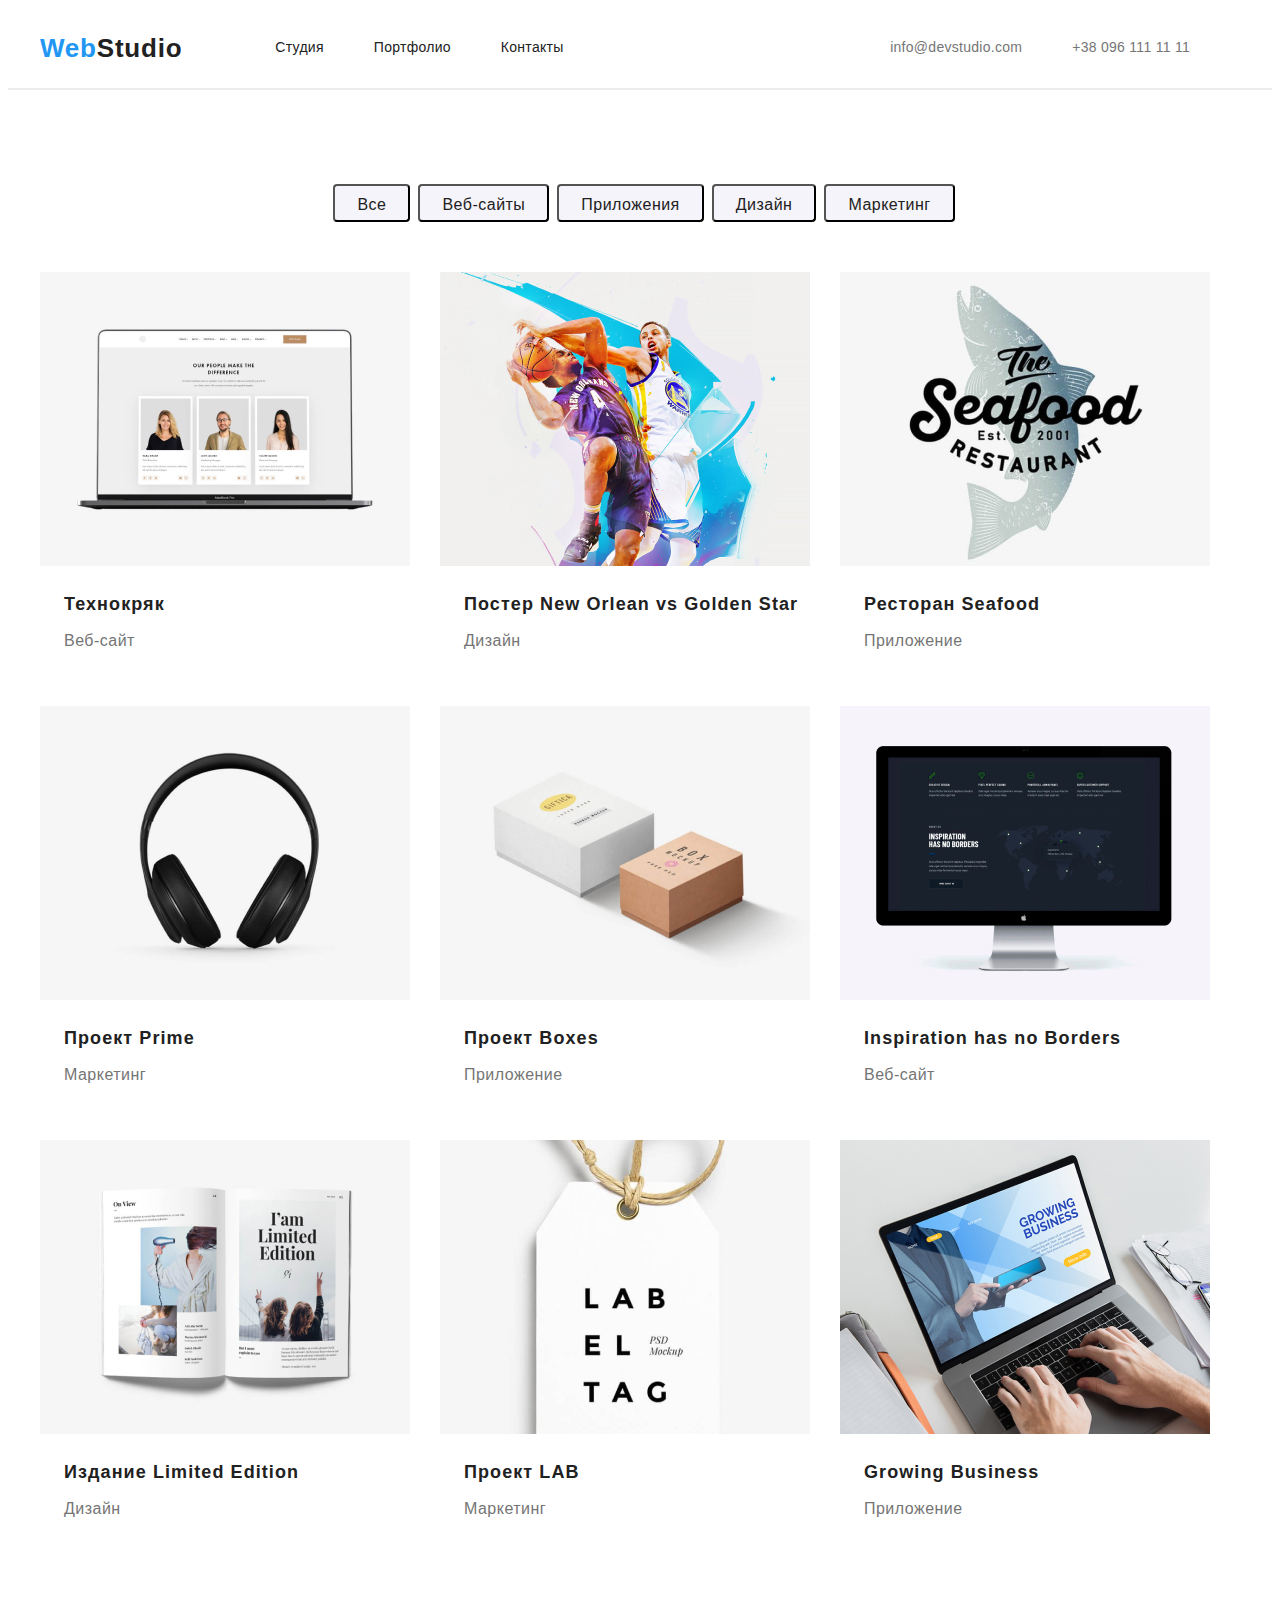
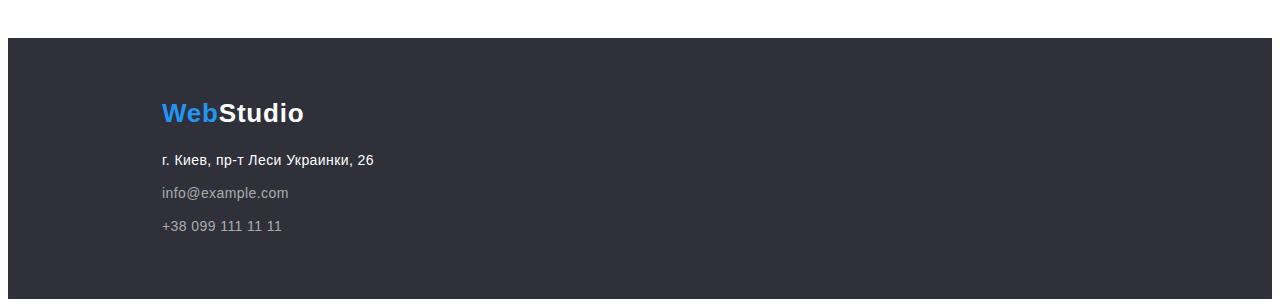
==== commit 71b75ccf: "hw3" ====
--- a/portfolio.html
+++ b/portfolio.html
@@ -31,25 +31,27 @@
             </a>
             <ul class="menu">
               <li class="menu-item">
-                <a class="menu-studio" href="./index.html">Студия</a>
+                <a class="menu-link" href="./index.html">Студия</a>
               </li>
               <li class="menu-item">
-                <a class="menu-portfolio" href="./portfolio.html">Портфолио</a>
+                <a class="menu-link" href="./portfolio.html">Портфолио</a>
               </li>
               <li class="menu-item">
-                <a class="menu-contacts" href="">Контакты</a>
+                <a class="menu-link" href="">Контакты</a>
               </li>
             </ul>
           </nav>
 
           <ul class="auth">
-            <li>
-              <a class="email" href="mailto:info@devstudio.com">
+            <li class="auth-item">
+              <a class="auth-link" href="mailto:info@devstudio.com">
                 info@devstudio.com
               </a>
             </li>
-            <li>
-              <a class="phon" href="tel:+380961111111"> +38 096 111 11 11</a>
+            <li class="auth-item">
+              <a class="auth-link" href="tel:+380961111111">
+                +38 096 111 11 11</a
+              >
             </li>
           </ul>
         </div>
@@ -91,9 +93,11 @@
                   alt="Технокряк"
                   width="370"
                 />
-                <h2 class="portfolio-list-title">Технокряк</h2>
-                <p class="text-about">Веб-сайт</p></a
-              >
+                <div class="portfolio-section">
+                  <h2 class="portfolio-list-title">Технокряк</h2>
+                  <p class="text-about">Веб-сайт</p>
+                </div>
+              </a>
             </li>
             <li class="portfolio-item">
               <a href="#" class="portfolio-link">
@@ -102,11 +106,13 @@
                   alt="Постер New Orlean vs Golden Star"
                   width="370"
                 />
-                <h2 class="portfolio-list-title">
-                  Постер New Orlean vs Golden Star
-                </h2>
-                <p class="text-about">Дизайн</p></a
-              >
+                <div class="portfolio-section">
+                  <h2 class="portfolio-list-title">
+                    Постер New Orlean vs Golden Star
+                  </h2>
+                  <p class="text-about">Дизайн</p>
+                </div>
+              </a>
             </li>
             <li class="portfolio-item">
               <a href="#" class="portfolio-link">
@@ -115,9 +121,11 @@
                   alt="Ресторан Seafood"
                   width="370"
                 />
-                <h2 class="portfolio-list-title">Ресторан Seafood</h2>
-                <p class="text-about">Приложение</p></a
-              >
+                <div class="portfolio-section">
+                  <h2 class="portfolio-list-title">Ресторан Seafood</h2>
+                  <p class="text-about">Приложение</p>
+                </div>
+              </a>
             </li>
             <li class="portfolio-item">
               <a href="#" class="portfolio-link">
@@ -126,8 +134,10 @@
                   alt="Проект Prime"
                   width="370"
                 />
-                <h2 class="portfolio-list-title">Проект Prime</h2>
-                <p class="text-about">Маркетинг</p>
+                <div class="portfolio-section">
+                  <h2 class="portfolio-list-title">Проект Prime</h2>
+                  <p class="text-about">Маркетинг</p>
+                </div>
               </a>
             </li>
             <li class="portfolio-item">
@@ -137,9 +147,11 @@
                   alt="Проект Boxes"
                   width="370"
                 />
-                <h2 class="portfolio-list-title">Проект Boxes</h2>
-                <p class="text-about">Приложение</p></a
-              >
+                <div class="portfolio-section">
+                  <h2 class="portfolio-list-title">Проект Boxes</h2>
+                  <p class="text-about">Приложение</p>
+                </div>
+              </a>
             </li>
             <li class="portfolio-item">
               <a href="#" class="portfolio-link">
@@ -148,9 +160,13 @@
                   alt="Inspiration has no Borders"
                   width="370"
                 />
-                <h2 class="portfolio-list-title">Inspiration has no Borders</h2>
-                <p class="text-about">Веб-сайт</p></a
-              >
+                <div class="portfolio-section">
+                  <h2 class="portfolio-list-title">
+                    Inspiration has no Borders
+                  </h2>
+                  <p class="text-about">Веб-сайт</p>
+                </div>
+              </a>
             </li>
             <li class="portfolio-item">
               <a href="#" class="portfolio-link">
@@ -159,9 +175,11 @@
                   alt="Издание Limited Edition"
                   width="370"
                 />
-                <h2 class="portfolio-list-title">Издание Limited Edition</h2>
-                <p class="text-about">Дизайн</p></a
-              >
+                <div class="portfolio-section">
+                  <h2 class="portfolio-list-title">Издание Limited Edition</h2>
+                  <p class="text-about">Дизайн</p>
+                </div>
+              </a>
             </li>
             <li class="portfolio-item">
               <a href="#" class="portfolio-link">
@@ -170,9 +188,11 @@
                   alt="Проект LAB"
                   width="370"
                 />
-                <h2 class="portfolio-list-title">Проект LAB</h2>
-                <p class="text-about">Маркетинг</p></a
-              >
+                <div class="portfolio-section">
+                  <h2 class="portfolio-list-title">Проект LAB</h2>
+                  <p class="text-about">Маркетинг</p>
+                </div>
+              </a>
             </li>
             <li class="portfolio-item">
               <a href="#" class="portfolio-link">
@@ -181,9 +201,11 @@
                   alt="Growing Business"
                   width="370"
                 />
-                <h2 class="portfolio-list-title">Growing Business</h2>
-                <p class="text-about">Приложение</p></a
-              >
+                <div class="portfolio-section">
+                  <h2 class="portfolio-list-title">Growing Business</h2>
+                  <p class="text-about">Приложение</p>
+                </div>
+              </a>
             </li>
           </ul>
         </div>
@@ -193,30 +215,28 @@
     <!-- Футер -->
     <footer class="footer">
       <div class="container">
-        <div class="footer-content">
-          <a href="/" class="logo">
-            <span class="logo-first-part">Web</span>Studio
-          </a>
-          <address>
-            <ul>
-              <li>
-                <a class="footer-address" href="#">
-                  г. Киев, пр-т Леси Украинки, 26
-                </a>
-              </li>
-              <li>
-                <a class="footer-email" href="mailto:info@example.com">
-                  info@example.com
-                </a>
-              </li>
-              <li>
-                <a class="footer-phon" href="tel:+380991111111">
-                  +38 099 111 11 11
-                </a>
-              </li>
-            </ul>
-          </address>
-        </div>
+        <a href="/" class="logo">
+          <span class="logo-first-part">Web</span>Studio
+        </a>
+        <address>
+          <ul>
+            <li class="footer-item">
+              <a class="footer-address" href="#">
+                г. Киев, пр-т Леси Украинки, 26
+              </a>
+            </li>
+            <li class="footer-item">
+              <a class="footer-email" href="mailto:info@example.com">
+                info@example.com
+              </a>
+            </li>
+            <li class="footer-item">
+              <a class="footer-phon" href="tel:+380991111111">
+                +38 099 111 11 11
+              </a>
+            </li>
+          </ul>
+        </address>
       </div>
     </footer>
   </body>
--- a/css/styles.css
+++ b/css/styles.css
@@ -33,7 +33,7 @@
 
 body {
 
-    background-color: var(--body-light-color);
+    background-color: #fff;
     color: var(--common-text-color);
     font-family: 'Roboto', 'Raleway', sans-serif;
     text-decoration: none;
@@ -41,9 +41,8 @@
 
 .container{
     margin: 0 auto;
-    width: 1230px;
-    padding-left: 15px;
-    padding-right: 15px;
+    width: 1200px;
+   
     
   
 }
@@ -73,7 +72,7 @@
 
 
 .header{
-    border: 1px solid #ECECEC;
+    border-bottom: 2px solid #ECECEC;  
     background-color: #fff;
 }
 
@@ -90,6 +89,7 @@
 .menu-item{
     display: flex;
     justify-content: flex-start;
+    margin-right: 50px;
 
 }
 .menu,
@@ -103,48 +103,47 @@
 .auth{
     margin-left: auto;
 }
-
-.email,
-.phon {
+.auth-item{
     margin-right: 50px;
+}
+
+.auth-link {
     text-decoration: none;
     color: var(--common-text-color);
 }
-
-.menu-studio,
-.menu-portfolio,
-.menu-contacts {
-    margin-right: 50px;
+.auth-link:last-child{
+    margin-right: 0;
+}
+
+.menu-link {
+    padding-top: 32px;
+    padding-bottom: 32px;
+  
     text-decoration: var(--accent-color);
     color: var(--title-text-color);  
 }
-.menu-studio, 
-.menu-contacts,
-.menu-portfolio{
-   padding-top: 32px;
-   padding-bottom: 32px;
-}
-    
-.menu-studio:hover,
-.menu-portfolio:hover,
-.menu-contacts:hover,
-.email:hover,
-.phon:hover,
-.menu-studio:focus,
-.menu-portfolio:focus,
-.menu-contacts:focus,
-.email:focus,
-.phon:focus
-{
+
+.menu-link:last-child{
+   margin-right: 0;
+}
+
+.menu-link:hover,
+.menu-link:focus,
+.auth-link:hover,
+.auth-link:focus{
     color: var(--accent-color);
 }
 
 /* -------------------------------------------HERO-------------------------------------------------------------------------*/
 
 .hero {
-    padding:200px 452px; 
+    
+    padding-top: 200px;
+    padding-bottom: 200px;
+    padding-left: 148px;
+    padding-right: 148px;
     background-color: var(--body-dark-color);  
-  
+
 }
 
 .hero-title {
@@ -166,13 +165,12 @@
 
 .hero-btn{ 
     display: block;
-    margin-top: var(--typical-margin);
+    width: 200px;
+   
     padding: 10px 32px;
     white-space: nowrap;
     margin-right: auto;
     margin-left: auto;
-    width: 200px;
-    height: 50px;
     border-radius: 4px;
 
     font-family: inherit;
@@ -193,12 +191,14 @@
  
 
  .filter{
-     display: flex;
-     padding-top: 94px;
-     margin-left: 310px;
-     padding-right: 494px;
+    display: flex;
+    justify-content: center;
+    margin-bottom: 50px;
  }
-
+.filter-item{
+    margin-left: 8px;
+        
+}
 
 .filter-button {
     display: inline-block;
@@ -207,8 +207,6 @@
     border-radius: 4px;
     height: 38px;
     vertical-align: text-top;
-    margin-left: 8px;
-    margin-bottom: 50px;
 
     font-family: inherit;
     color: var(--title-text-color);
@@ -230,6 +228,10 @@
 
 /* -------------------------------------------PROJECTS LIST PORTFOLIO PAGE----------------------------------------------------------*/
 
+.portfolio{
+    margin-top: 94px;
+    margin-bottom: 94px;
+}
 
 .portfolio-list{
     display: flex;
@@ -249,27 +251,29 @@
     margin-right: 0;
 }
 .portfolio-item:nth-last-child(-n+3){
-    margin-bottom: 94px;
+    margin-bottom: 0;
 }
 
 .portfolio-link{
     text-decoration: none;
 }
 
-.portfolio-list-title{
-    
-    color: var(--title-text-color);
- 
+.portfolio-section{
+    padding-top: 20px;
+    padding-bottom: 20px;
+    padding-left: 24px; 
+}
+
+.portfolio-list-title{   
+    color: var(--title-text-color);
     font-weight: 700;
     font-size: 18px;
-    line-height: 2px;
+    line-height: 2;
     letter-spacing: 0.06em;
-    margin-top: 20px;
     margin-bottom: 4px;
 }
 
 .text-about{ 
-     
     font-size: 16px;
     line-height: 1.88;
     letter-spacing: 0.03em;
@@ -301,10 +305,11 @@
 }
 
 .features{
-    padding-left: 215px;
-    padding-right: 215px;
-     
-    font-size: 14px;
+    padding: 94px 215px 0px 215px;
+}
+
+.features-about{
+     font-size: 14px;
     line-height: 1.71;
     letter-spacing: 0.03em;
     color:var(--common-text-color);
@@ -312,14 +317,17 @@
 
 .features-list{
     display: flex;
+    
 }
 
 .features-list-item{
-    margin-top: 94px;
     margin-bottom: 0;
     width: 270px;
-    margin-right: 30px;
     margin-right: var(--typical-margin);
+}
+
+.features-list-item:last-child {
+    margin-left:0;
 }
 
 .features-title{ 
@@ -357,12 +365,15 @@
 
 .wat-we-do-item{
     margin-right: var(--typical-margin);
-
 }
 
 .wat-we-do-list:last-child{
     margin-right: 0;
 }
+
+.wat-we-do-item:last-child{
+  margin-right: 0;
+}
 /* -------------------------------------------TEAM------------------------------------------------------------------------*/
 
 .team {
@@ -376,11 +387,9 @@
     display: flex;
 }
 
-.team-item {
-    
+.team-item { 
     width: 270px;
-    padding-right: var(--typical-margin);
-    
+    margin-right: var(--typical-margin);    
 }
 
 .team-list:last-child {
@@ -394,10 +403,7 @@
     color: var(--title-text-color);
 }
 
-.photo-team-member {
-    margin-bottom: var(--typical-margin);
-    border: 2px solid var(--common-text-color);
-}
+
 
 .team-title {
     display: inline-block;
@@ -407,7 +413,12 @@
     line-height: 1.17;
 }
 
+.team-card{
+margin-top: var(--typical-margin);
+margin-bottom: var(--typical-margin);
+}
 .team-title-lower {
+   
     margin-bottom: 10px;
 
     font-weight: 500;
@@ -416,7 +427,7 @@
 }
 
 .team-profession {
-
+   
     font-size: 16px;
     line-height: 1.14;
     letter-spacing: 0.03em;
@@ -427,28 +438,30 @@
 
 /* -------------------------------------------FOUTER------------------------------------------------------------------------*/
 .footer{
+
+    padding: 60px 60px 60px 154px;
     background-color: var(--body-dark-color);
 }
 
-.footer-content{
-    padding-top: 60px;
-    padding-left: 1154;
-    padding-bottom: 60px;
-    padding-right: 60px;
-}
-
-.footer-content >.logo {
+.footer .logo {
     display: inline-block;
     margin-bottom: 20px;
     color: #fff;
 }  
 
+.footer-item{
+   margin-bottom: 9px; 
+  
+}
+
+.footer-item:last-child{
+    margin-bottom: 0;
+}
+
 .footer-address,
 .footer-email,
 .footer-phon{
     display: inline-block;
-    margin-bottom: 9px;
-
     text-decoration: var(--accent-color);
     font-style: normal;  
     font-size: 14px;
@@ -464,7 +477,6 @@
 .footer-phon{
     color: rgba(255, 255, 255, 0.6);
 }
-
 
 .footer-email:hover,
 .footer-phon:hover, 
@@ -473,6 +485,4 @@
 .footer-address:hover,
 .footer-address:hover{
     color: var(--accent-color);
-}
-
-
+}--- a/css/styles.css
+++ b/css/styles.css
@@ -33,7 +33,7 @@
 
 body {
 
-    background-color: var(--body-light-color);
+    background-color: #fff;
     color: var(--common-text-color);
     font-family: 'Roboto', 'Raleway', sans-serif;
     text-decoration: none;
@@ -41,9 +41,8 @@
 
 .container{
     margin: 0 auto;
-    width: 1230px;
-    padding-left: 15px;
-    padding-right: 15px;
+    width: 1200px;
+   
     
   
 }
@@ -73,7 +72,7 @@
 
 
 .header{
-    border: 1px solid #ECECEC;
+    border-bottom: 2px solid #ECECEC;  
     background-color: #fff;
 }
 
@@ -90,6 +89,7 @@
 .menu-item{
     display: flex;
     justify-content: flex-start;
+    margin-right: 50px;
 
 }
 .menu,
@@ -103,48 +103,47 @@
 .auth{
     margin-left: auto;
 }
-
-.email,
-.phon {
+.auth-item{
     margin-right: 50px;
+}
+
+.auth-link {
     text-decoration: none;
     color: var(--common-text-color);
 }
-
-.menu-studio,
-.menu-portfolio,
-.menu-contacts {
-    margin-right: 50px;
+.auth-link:last-child{
+    margin-right: 0;
+}
+
+.menu-link {
+    padding-top: 32px;
+    padding-bottom: 32px;
+  
     text-decoration: var(--accent-color);
     color: var(--title-text-color);  
 }
-.menu-studio, 
-.menu-contacts,
-.menu-portfolio{
-   padding-top: 32px;
-   padding-bottom: 32px;
-}
-    
-.menu-studio:hover,
-.menu-portfolio:hover,
-.menu-contacts:hover,
-.email:hover,
-.phon:hover,
-.menu-studio:focus,
-.menu-portfolio:focus,
-.menu-contacts:focus,
-.email:focus,
-.phon:focus
-{
+
+.menu-link:last-child{
+   margin-right: 0;
+}
+
+.menu-link:hover,
+.menu-link:focus,
+.auth-link:hover,
+.auth-link:focus{
     color: var(--accent-color);
 }
 
 /* -------------------------------------------HERO-------------------------------------------------------------------------*/
 
 .hero {
-    padding:200px 452px; 
+    
+    padding-top: 200px;
+    padding-bottom: 200px;
+    padding-left: 148px;
+    padding-right: 148px;
     background-color: var(--body-dark-color);  
-  
+
 }
 
 .hero-title {
@@ -166,13 +165,12 @@
 
 .hero-btn{ 
     display: block;
-    margin-top: var(--typical-margin);
+    width: 200px;
+   
     padding: 10px 32px;
     white-space: nowrap;
     margin-right: auto;
     margin-left: auto;
-    width: 200px;
-    height: 50px;
     border-radius: 4px;
 
     font-family: inherit;
@@ -193,12 +191,14 @@
  
 
  .filter{
-     display: flex;
-     padding-top: 94px;
-     margin-left: 310px;
-     padding-right: 494px;
+    display: flex;
+    justify-content: center;
+    margin-bottom: 50px;
  }
-
+.filter-item{
+    margin-left: 8px;
+        
+}
 
 .filter-button {
     display: inline-block;
@@ -207,8 +207,6 @@
     border-radius: 4px;
     height: 38px;
     vertical-align: text-top;
-    margin-left: 8px;
-    margin-bottom: 50px;
 
     font-family: inherit;
     color: var(--title-text-color);
@@ -230,6 +228,10 @@
 
 /* -------------------------------------------PROJECTS LIST PORTFOLIO PAGE----------------------------------------------------------*/
 
+.portfolio{
+    margin-top: 94px;
+    margin-bottom: 94px;
+}
 
 .portfolio-list{
     display: flex;
@@ -249,27 +251,29 @@
     margin-right: 0;
 }
 .portfolio-item:nth-last-child(-n+3){
-    margin-bottom: 94px;
+    margin-bottom: 0;
 }
 
 .portfolio-link{
     text-decoration: none;
 }
 
-.portfolio-list-title{
-    
-    color: var(--title-text-color);
- 
+.portfolio-section{
+    padding-top: 20px;
+    padding-bottom: 20px;
+    padding-left: 24px; 
+}
+
+.portfolio-list-title{   
+    color: var(--title-text-color);
     font-weight: 700;
     font-size: 18px;
-    line-height: 2px;
+    line-height: 2;
     letter-spacing: 0.06em;
-    margin-top: 20px;
     margin-bottom: 4px;
 }
 
 .text-about{ 
-     
     font-size: 16px;
     line-height: 1.88;
     letter-spacing: 0.03em;
@@ -301,10 +305,11 @@
 }
 
 .features{
-    padding-left: 215px;
-    padding-right: 215px;
-     
-    font-size: 14px;
+    padding: 94px 215px 0px 215px;
+}
+
+.features-about{
+     font-size: 14px;
     line-height: 1.71;
     letter-spacing: 0.03em;
     color:var(--common-text-color);
@@ -312,14 +317,17 @@
 
 .features-list{
     display: flex;
+    
 }
 
 .features-list-item{
-    margin-top: 94px;
     margin-bottom: 0;
     width: 270px;
-    margin-right: 30px;
     margin-right: var(--typical-margin);
+}
+
+.features-list-item:last-child {
+    margin-left:0;
 }
 
 .features-title{ 
@@ -357,12 +365,15 @@
 
 .wat-we-do-item{
     margin-right: var(--typical-margin);
-
 }
 
 .wat-we-do-list:last-child{
     margin-right: 0;
 }
+
+.wat-we-do-item:last-child{
+  margin-right: 0;
+}
 /* -------------------------------------------TEAM------------------------------------------------------------------------*/
 
 .team {
@@ -376,11 +387,9 @@
     display: flex;
 }
 
-.team-item {
-    
+.team-item { 
     width: 270px;
-    padding-right: var(--typical-margin);
-    
+    margin-right: var(--typical-margin);    
 }
 
 .team-list:last-child {
@@ -394,10 +403,7 @@
     color: var(--title-text-color);
 }
 
-.photo-team-member {
-    margin-bottom: var(--typical-margin);
-    border: 2px solid var(--common-text-color);
-}
+
 
 .team-title {
     display: inline-block;
@@ -407,7 +413,12 @@
     line-height: 1.17;
 }
 
+.team-card{
+margin-top: var(--typical-margin);
+margin-bottom: var(--typical-margin);
+}
 .team-title-lower {
+   
     margin-bottom: 10px;
 
     font-weight: 500;
@@ -416,7 +427,7 @@
 }
 
 .team-profession {
-
+   
     font-size: 16px;
     line-height: 1.14;
     letter-spacing: 0.03em;
@@ -427,28 +438,30 @@
 
 /* -------------------------------------------FOUTER------------------------------------------------------------------------*/
 .footer{
+
+    padding: 60px 60px 60px 154px;
     background-color: var(--body-dark-color);
 }
 
-.footer-content{
-    padding-top: 60px;
-    padding-left: 1154;
-    padding-bottom: 60px;
-    padding-right: 60px;
-}
-
-.footer-content >.logo {
+.footer .logo {
     display: inline-block;
     margin-bottom: 20px;
     color: #fff;
 }  
 
+.footer-item{
+   margin-bottom: 9px; 
+  
+}
+
+.footer-item:last-child{
+    margin-bottom: 0;
+}
+
 .footer-address,
 .footer-email,
 .footer-phon{
     display: inline-block;
-    margin-bottom: 9px;
-
     text-decoration: var(--accent-color);
     font-style: normal;  
     font-size: 14px;
@@ -464,7 +477,6 @@
 .footer-phon{
     color: rgba(255, 255, 255, 0.6);
 }
-
 
 .footer-email:hover,
 .footer-phon:hover, 
@@ -473,6 +485,4 @@
 .footer-address:hover,
 .footer-address:hover{
     color: var(--accent-color);
-}
-
-
+}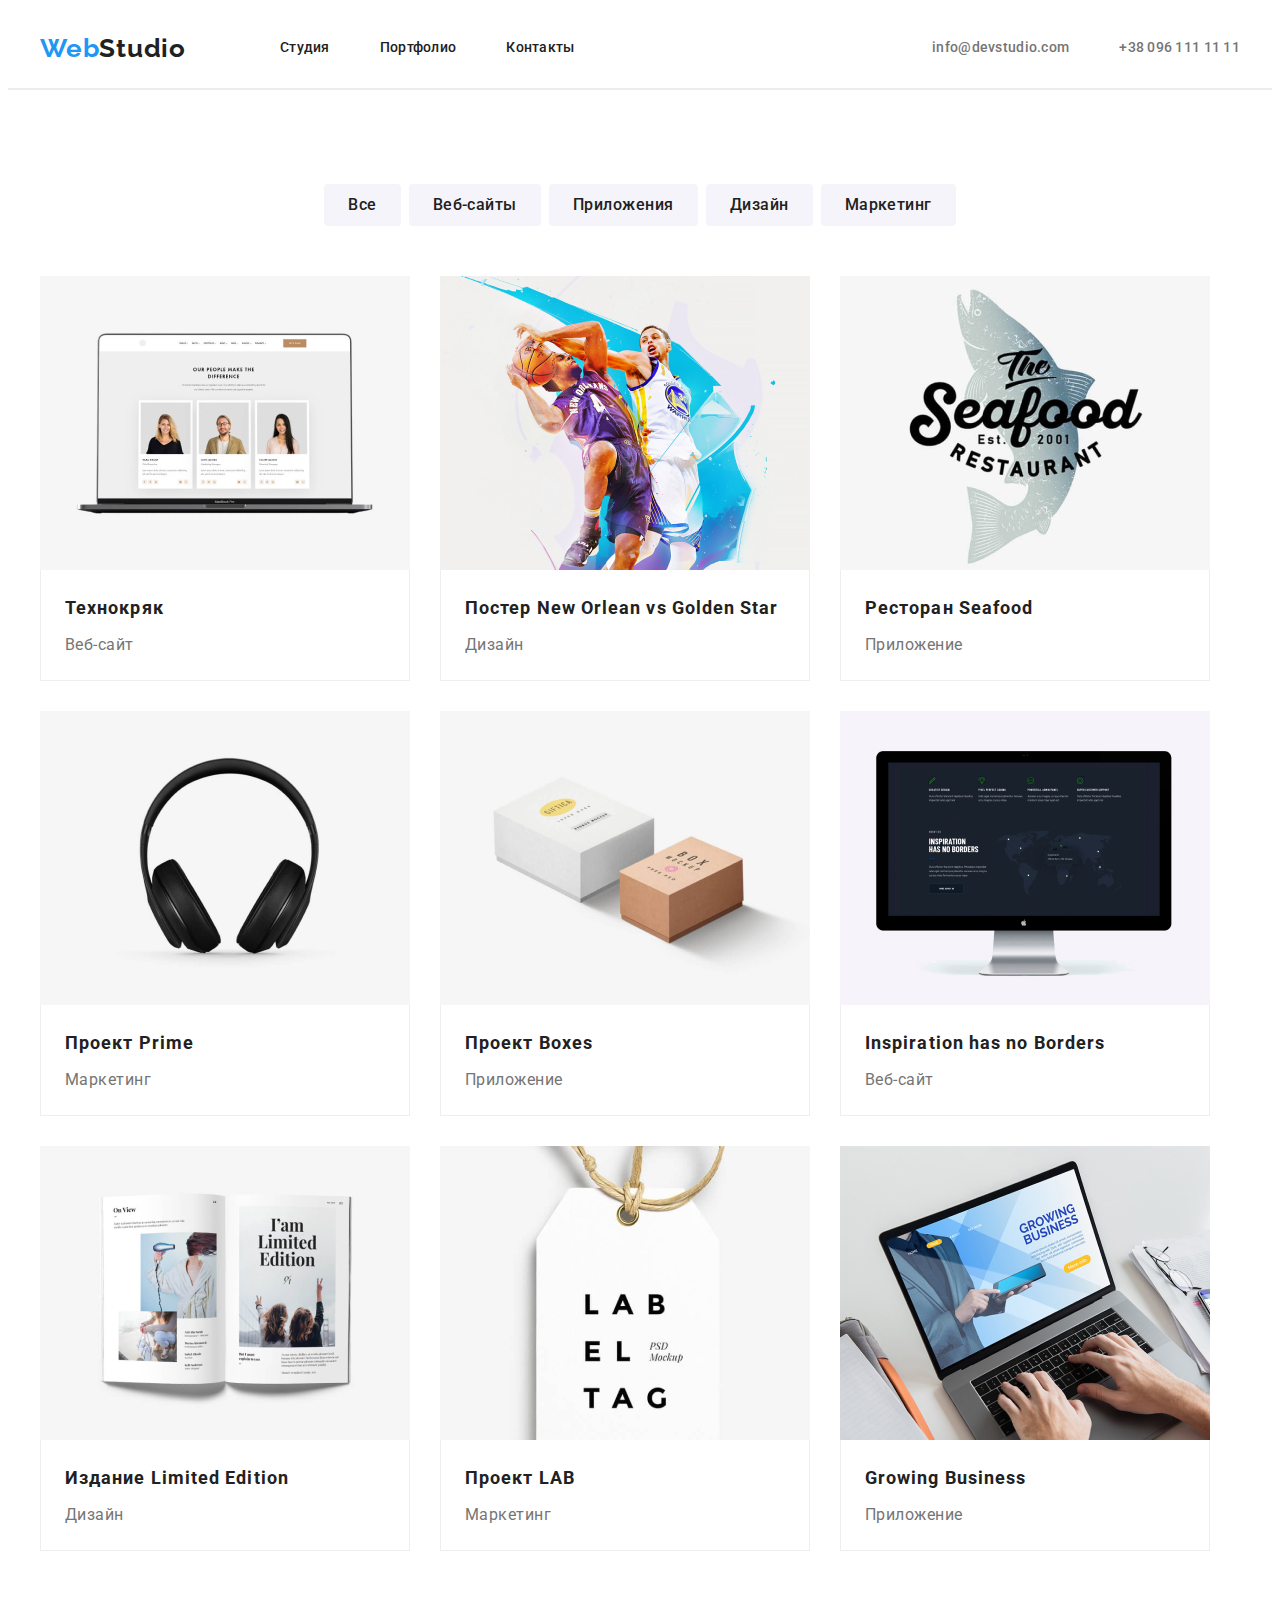
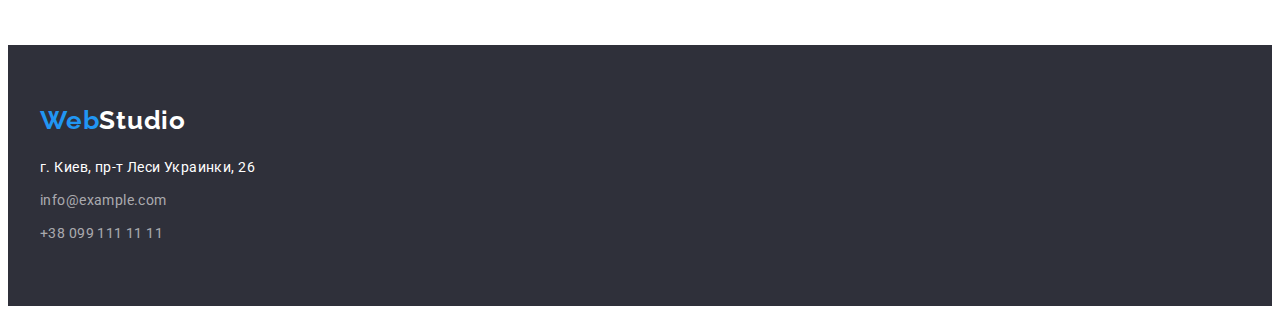
==== commit cd41bade: "HW commit" ====
--- a/portfolio.html
+++ b/portfolio.html
@@ -13,9 +13,11 @@
       crossorigin="anonymous"
       referrerpolicy="no-referrer"
     />
+    <link rel="preconnect" href="https://fonts.googleapis.com" />
+    <link rel="preconnect" href="https://fonts.gstatic.com" crossorigin />
     <link
+      href="https://fonts.googleapis.com/css2?family=Raleway:wght@700&family=Roboto:wght@400;500;700;900&display=swap"
       rel="stylesheet"
-      href="https://fonts.google.com/share?selection.family=Raleway:wght@700%7CRoboto:wght@400;500;700;900"
     />
     <link rel="stylesheet" href="./css/styles.css" />
   </head>
@@ -23,38 +25,33 @@
     <!-- Шапка сайтy -->
 
     <header class="header">
-      <div class="container">
-        <div class="header-content">
-          <nav class="nav">
-            <a href="/" class="logo">
-              <span class="logo-first-part">Web</span>Studio
+      <div class="container header-content">
+        <nav class="nav">
+          <a href="/" class="logo">
+            <span class="logo-first-part">Web</span>Studio
+          </a>
+          <ul class="menu">
+            <li class="menu-item">
+              <a class="menu-link" href="./index.html">Студия</a>
+            </li>
+            <li class="menu-item">
+              <a class="menu-link" href="./portfolio.html">Портфолио</a>
+            </li>
+            <li class="menu-item">
+              <a class="menu-link" href="">Контакты</a>
+            </li>
+          </ul>
+        </nav>
+        <ul class="auth">
+          <li class="auth-item">
+            <a class="auth-link" href="mailto:info@devstudio.com">
+              info@devstudio.com
             </a>
-            <ul class="menu">
-              <li class="menu-item">
-                <a class="menu-link" href="./index.html">Студия</a>
-              </li>
-              <li class="menu-item">
-                <a class="menu-link" href="./portfolio.html">Портфолио</a>
-              </li>
-              <li class="menu-item">
-                <a class="menu-link" href="">Контакты</a>
-              </li>
-            </ul>
-          </nav>
-
-          <ul class="auth">
-            <li class="auth-item">
-              <a class="auth-link" href="mailto:info@devstudio.com">
-                info@devstudio.com
-              </a>
-            </li>
-            <li class="auth-item">
-              <a class="auth-link" href="tel:+380961111111">
-                +38 096 111 11 11</a
-              >
-            </li>
-          </ul>
-        </div>
+          </li>
+          <li class="auth-item">
+            <a class="auth-link" href="tel:+380961111111"> +38 096 111 11 11</a>
+          </li>
+        </ul>
       </div>
     </header>
 
--- a/css/styles.css
+++ b/css/styles.css
@@ -35,16 +35,15 @@
 
     background-color: #fff;
     color: var(--common-text-color);
-    font-family: 'Roboto', 'Raleway', sans-serif;
+    font-family: 'Roboto' , sans-serif;
     text-decoration: none;
 }
 
 .container{
     margin: 0 auto;
     width: 1200px;
-   
-    
-  
+    padding-left: 15px;
+    padding-right: 15px;
 }
 
 
@@ -52,8 +51,7 @@
 /* -------------------------------------------LOGO--------------------------------------------------------------------------*/
 
 .logo {
-    margin-right: 93px;
-
+    margin-right: 94px;
     text-decoration: var(--accent-color);
     font-family: 'Raleway', sans-serif;
     font-weight: 700;
@@ -85,13 +83,16 @@
     align-items:center;
 }
 
-
 .menu-item{
     display: flex;
     justify-content: flex-start;
     margin-right: 50px;
-
-}
+}
+
+.menu-item:last-child{
+    margin-right: 0;
+}
+
 .menu,
 .auth{   
     font-weight: 500;
@@ -106,6 +107,15 @@
 .auth-item{
     margin-right: 50px;
 }
+.auth-item:last-child{
+    margin-right: 0;
+}
+
+.auth-link,
+.menu-link {
+    padding-top: 32px;
+    padding-bottom: 32px;
+}
 
 .auth-link {
     text-decoration: none;
@@ -115,10 +125,8 @@
     margin-right: 0;
 }
 
+
 .menu-link {
-    padding-top: 32px;
-    padding-bottom: 32px;
-  
     text-decoration: var(--accent-color);
     color: var(--title-text-color);  
 }
@@ -140,10 +148,7 @@
     
     padding-top: 200px;
     padding-bottom: 200px;
-    padding-left: 148px;
-    padding-right: 148px;
     background-color: var(--body-dark-color);  
-
 }
 
 .hero-title {
@@ -159,14 +164,14 @@
     line-height: 1.36;
     letter-spacing: 0.06em;
     color:#fff;
-    text-transform: uppercase;
+    text-transform:uppercase;
+    text-align: center;
     
 }
 
 .hero-btn{ 
-    display: block;
+    display: flex;
     width: 200px;
-   
     padding: 10px 32px;
     white-space: nowrap;
     margin-right: auto;
@@ -181,6 +186,10 @@
     line-height: 1.88;
     letter-spacing: 0.06em;
     cursor: pointer;
+    
+    align-items: center;
+    text-align: center;
+    
 }
 
 .hero-btn:hover, 
@@ -196,8 +205,10 @@
     margin-bottom: 50px;
  }
 .filter-item{
-    margin-left: 8px;
-        
+    margin-left: 8px;      
+}
+.filter-item:first-child{
+    margin-left: 0;
 }
 
 .filter-button {
@@ -205,7 +216,7 @@
     padding: 6px 22px 6px 22px;
     white-space: nowrap;
     border-radius: 4px;
-    height: 38px;
+    border-color: transparent;
     vertical-align: text-top;
 
     font-family: inherit;
@@ -229,8 +240,8 @@
 /* -------------------------------------------PROJECTS LIST PORTFOLIO PAGE----------------------------------------------------------*/
 
 .portfolio{
-    margin-top: 94px;
-    margin-bottom: 94px;
+    padding-top: 94px;
+    padding-bottom: 94px;
 }
 
 .portfolio-list{
@@ -259,18 +270,25 @@
 }
 
 .portfolio-section{
+    display:block;
     padding-top: 20px;
     padding-bottom: 20px;
     padding-left: 24px; 
-}
-
-.portfolio-list-title{   
+    padding-right: 24px;
+    border-bottom: 1px solid #EEEEEE;
+    border-right: 1px solid #EEEEEE;
+    border-left:1px solid #EEEEEE;
+}
+
+.portfolio-list-title{  
     color: var(--title-text-color);
+   
     font-weight: 700;
     font-size: 18px;
     line-height: 2;
     letter-spacing: 0.06em;
     margin-bottom: 4px;
+
 }
 
 .text-about{ 
@@ -305,11 +323,13 @@
 }
 
 .features{
-    padding: 94px 215px 0px 215px;
+     
+    padding-top: 94px;
+    padding-bottom: 0;
 }
 
 .features-about{
-     font-size: 14px;
+    font-size: 14px;
     line-height: 1.71;
     letter-spacing: 0.03em;
     color:var(--common-text-color);
@@ -324,10 +344,11 @@
     margin-bottom: 0;
     width: 270px;
     margin-right: var(--typical-margin);
+     
 }
 
 .features-list-item:last-child {
-    margin-left:0;
+    margin-right:0;
 }
 
 .features-title{ 
@@ -338,12 +359,14 @@
     line-height: 1.14;
     letter-spacing: 0.03em;
     text-transform: uppercase;
+     
 }
 
 /* -------------------------------------------WAT WE DO-------------------------------------------------------------------------*/
 
 .wat-we-do{
-    padding:  94px 215px ;
+    padding-top:  94px ;
+    padding-bottom: 94px;
 }
 
 .wat-we-do-title {
@@ -367,17 +390,14 @@
     margin-right: var(--typical-margin);
 }
 
-.wat-we-do-list:last-child{
-    margin-right: 0;
-}
-
 .wat-we-do-item:last-child{
   margin-right: 0;
 }
 /* -------------------------------------------TEAM------------------------------------------------------------------------*/
 
 .team {
-    padding: 94px 215px;
+    padding-top: 94px;
+    padding-bottom: 94px;
 
     background-color: #F5F4FA;
     text-align: center;
@@ -389,12 +409,16 @@
 
 .team-item { 
     width: 270px;
-    margin-right: var(--typical-margin);    
-}
-
-.team-list:last-child {
-    margin-right: 0;
-}
+    margin-right: var(--typical-margin);  
+    background: #fff;
+    border-radius: 0px 0px 4px 4px;
+    
+}
+.team-item:last-child{
+    margin-right:0;
+    
+}
+
 
 .team-title,
 .team-title-lower {
@@ -411,23 +435,24 @@
     font-weight: 700;
     font-size: 36px;
     line-height: 1.17;
+    text-align: center;
 }
 
 .team-card{
-margin-top: var(--typical-margin);
-margin-bottom: var(--typical-margin);
+    padding-top: var(--typical-margin);
+    padding-bottom: var(--typical-margin);
 }
 .team-title-lower {
    
     margin-bottom: 10px;
-
+    text-align: center;
     font-weight: 500;
     font-size: 16px;
     line-height: 1.19;
 }
 
 .team-profession {
-   
+    text-align: center;
     font-size: 16px;
     line-height: 1.14;
     letter-spacing: 0.03em;
@@ -438,13 +463,14 @@
 
 /* -------------------------------------------FOUTER------------------------------------------------------------------------*/
 .footer{
-
-    padding: 60px 60px 60px 154px;
+    padding-top: 60px ;
+    padding-bottom: 60px;
     background-color: var(--body-dark-color);
 }
 
 .footer .logo {
     display: inline-block;
+    margin-right: 0;
     margin-bottom: 20px;
     color: #fff;
 }  
--- a/css/styles.css
+++ b/css/styles.css
@@ -35,16 +35,15 @@
 
     background-color: #fff;
     color: var(--common-text-color);
-    font-family: 'Roboto', 'Raleway', sans-serif;
+    font-family: 'Roboto' , sans-serif;
     text-decoration: none;
 }
 
 .container{
     margin: 0 auto;
     width: 1200px;
-   
-    
-  
+    padding-left: 15px;
+    padding-right: 15px;
 }
 
 
@@ -52,8 +51,7 @@
 /* -------------------------------------------LOGO--------------------------------------------------------------------------*/
 
 .logo {
-    margin-right: 93px;
-
+    margin-right: 94px;
     text-decoration: var(--accent-color);
     font-family: 'Raleway', sans-serif;
     font-weight: 700;
@@ -85,13 +83,16 @@
     align-items:center;
 }
 
-
 .menu-item{
     display: flex;
     justify-content: flex-start;
     margin-right: 50px;
-
-}
+}
+
+.menu-item:last-child{
+    margin-right: 0;
+}
+
 .menu,
 .auth{   
     font-weight: 500;
@@ -106,6 +107,15 @@
 .auth-item{
     margin-right: 50px;
 }
+.auth-item:last-child{
+    margin-right: 0;
+}
+
+.auth-link,
+.menu-link {
+    padding-top: 32px;
+    padding-bottom: 32px;
+}
 
 .auth-link {
     text-decoration: none;
@@ -115,10 +125,8 @@
     margin-right: 0;
 }
 
+
 .menu-link {
-    padding-top: 32px;
-    padding-bottom: 32px;
-  
     text-decoration: var(--accent-color);
     color: var(--title-text-color);  
 }
@@ -140,10 +148,7 @@
     
     padding-top: 200px;
     padding-bottom: 200px;
-    padding-left: 148px;
-    padding-right: 148px;
     background-color: var(--body-dark-color);  
-
 }
 
 .hero-title {
@@ -159,14 +164,14 @@
     line-height: 1.36;
     letter-spacing: 0.06em;
     color:#fff;
-    text-transform: uppercase;
+    text-transform:uppercase;
+    text-align: center;
     
 }
 
 .hero-btn{ 
-    display: block;
+    display: flex;
     width: 200px;
-   
     padding: 10px 32px;
     white-space: nowrap;
     margin-right: auto;
@@ -181,6 +186,10 @@
     line-height: 1.88;
     letter-spacing: 0.06em;
     cursor: pointer;
+    
+    align-items: center;
+    text-align: center;
+    
 }
 
 .hero-btn:hover, 
@@ -196,8 +205,10 @@
     margin-bottom: 50px;
  }
 .filter-item{
-    margin-left: 8px;
-        
+    margin-left: 8px;      
+}
+.filter-item:first-child{
+    margin-left: 0;
 }
 
 .filter-button {
@@ -205,7 +216,7 @@
     padding: 6px 22px 6px 22px;
     white-space: nowrap;
     border-radius: 4px;
-    height: 38px;
+    border-color: transparent;
     vertical-align: text-top;
 
     font-family: inherit;
@@ -229,8 +240,8 @@
 /* -------------------------------------------PROJECTS LIST PORTFOLIO PAGE----------------------------------------------------------*/
 
 .portfolio{
-    margin-top: 94px;
-    margin-bottom: 94px;
+    padding-top: 94px;
+    padding-bottom: 94px;
 }
 
 .portfolio-list{
@@ -259,18 +270,25 @@
 }
 
 .portfolio-section{
+    display:block;
     padding-top: 20px;
     padding-bottom: 20px;
     padding-left: 24px; 
-}
-
-.portfolio-list-title{   
+    padding-right: 24px;
+    border-bottom: 1px solid #EEEEEE;
+    border-right: 1px solid #EEEEEE;
+    border-left:1px solid #EEEEEE;
+}
+
+.portfolio-list-title{  
     color: var(--title-text-color);
+   
     font-weight: 700;
     font-size: 18px;
     line-height: 2;
     letter-spacing: 0.06em;
     margin-bottom: 4px;
+
 }
 
 .text-about{ 
@@ -305,11 +323,13 @@
 }
 
 .features{
-    padding: 94px 215px 0px 215px;
+     
+    padding-top: 94px;
+    padding-bottom: 0;
 }
 
 .features-about{
-     font-size: 14px;
+    font-size: 14px;
     line-height: 1.71;
     letter-spacing: 0.03em;
     color:var(--common-text-color);
@@ -324,10 +344,11 @@
     margin-bottom: 0;
     width: 270px;
     margin-right: var(--typical-margin);
+     
 }
 
 .features-list-item:last-child {
-    margin-left:0;
+    margin-right:0;
 }
 
 .features-title{ 
@@ -338,12 +359,14 @@
     line-height: 1.14;
     letter-spacing: 0.03em;
     text-transform: uppercase;
+     
 }
 
 /* -------------------------------------------WAT WE DO-------------------------------------------------------------------------*/
 
 .wat-we-do{
-    padding:  94px 215px ;
+    padding-top:  94px ;
+    padding-bottom: 94px;
 }
 
 .wat-we-do-title {
@@ -367,17 +390,14 @@
     margin-right: var(--typical-margin);
 }
 
-.wat-we-do-list:last-child{
-    margin-right: 0;
-}
-
 .wat-we-do-item:last-child{
   margin-right: 0;
 }
 /* -------------------------------------------TEAM------------------------------------------------------------------------*/
 
 .team {
-    padding: 94px 215px;
+    padding-top: 94px;
+    padding-bottom: 94px;
 
     background-color: #F5F4FA;
     text-align: center;
@@ -389,12 +409,16 @@
 
 .team-item { 
     width: 270px;
-    margin-right: var(--typical-margin);    
-}
-
-.team-list:last-child {
-    margin-right: 0;
-}
+    margin-right: var(--typical-margin);  
+    background: #fff;
+    border-radius: 0px 0px 4px 4px;
+    
+}
+.team-item:last-child{
+    margin-right:0;
+    
+}
+
 
 .team-title,
 .team-title-lower {
@@ -411,23 +435,24 @@
     font-weight: 700;
     font-size: 36px;
     line-height: 1.17;
+    text-align: center;
 }
 
 .team-card{
-margin-top: var(--typical-margin);
-margin-bottom: var(--typical-margin);
+    padding-top: var(--typical-margin);
+    padding-bottom: var(--typical-margin);
 }
 .team-title-lower {
    
     margin-bottom: 10px;
-
+    text-align: center;
     font-weight: 500;
     font-size: 16px;
     line-height: 1.19;
 }
 
 .team-profession {
-   
+    text-align: center;
     font-size: 16px;
     line-height: 1.14;
     letter-spacing: 0.03em;
@@ -438,13 +463,14 @@
 
 /* -------------------------------------------FOUTER------------------------------------------------------------------------*/
 .footer{
-
-    padding: 60px 60px 60px 154px;
+    padding-top: 60px ;
+    padding-bottom: 60px;
     background-color: var(--body-dark-color);
 }
 
 .footer .logo {
     display: inline-block;
+    margin-right: 0;
     margin-bottom: 20px;
     color: #fff;
 }  
